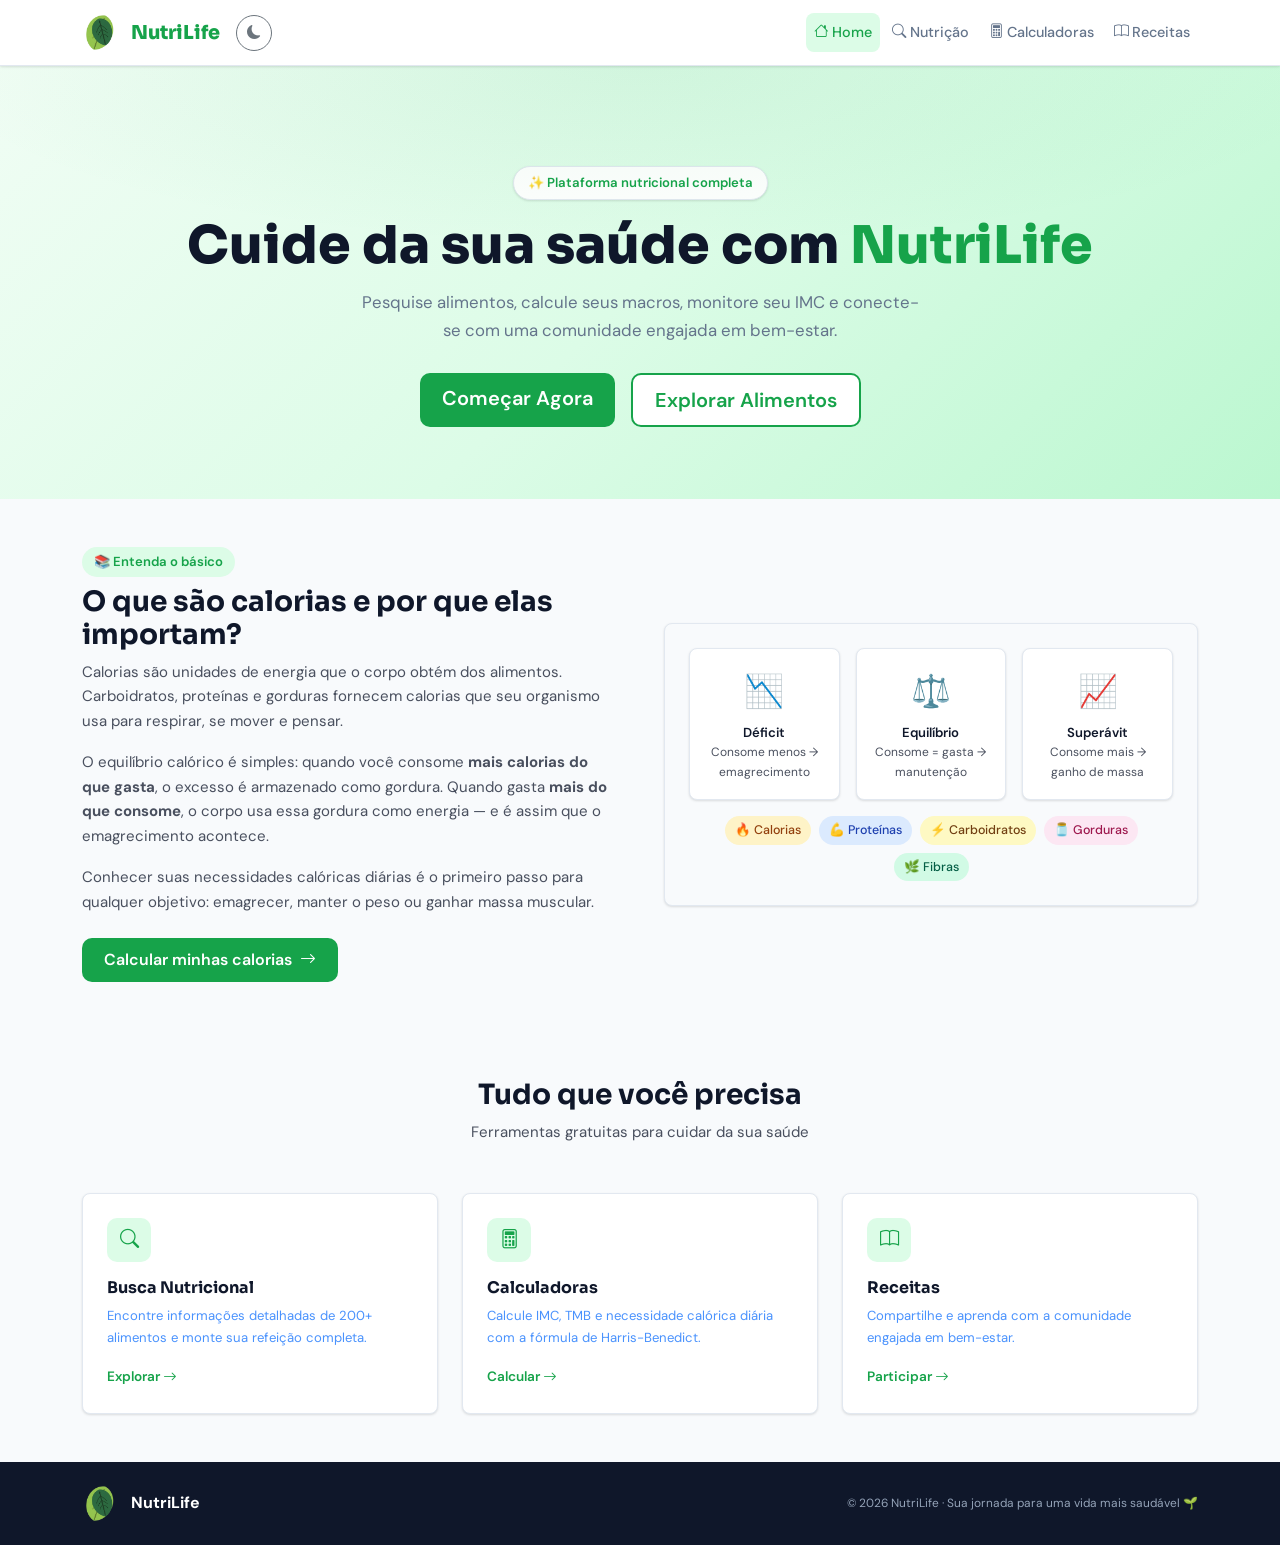
==== index.html @ 74d509ad "Bugfix Modo escuro" ====
<!DOCTYPE html>
<html lang="pt-BR" data-bs-theme="light">
<head>
  <meta charset="UTF-8">
  <meta name="viewport" content="width=device-width, initial-scale=1.0">
  <title>NutriLife — Home</title>
  <link href="https://cdn.jsdelivr.net/npm/bootstrap@5.3.3/dist/css/bootstrap.min.css" rel="stylesheet">
  <link href="https://cdn.jsdelivr.net/npm/bootstrap-icons@1.11.3/font/bootstrap-icons.min.css" rel="stylesheet">
  <link rel="preconnect" href="https://fonts.googleapis.com">
  <link href="https://fonts.googleapis.com/css2?family=Sora:wght@400;500;600;700;800&family=DM+Sans:ital,wght@0,400;0,500;0,600;1,400&display=swap" rel="stylesheet">
  <link rel="stylesheet" href="style.css">
  
  <script>
    (function () {
      const savedTheme = localStorage.getItem('nl-theme') || 'light';
      document.documentElement.setAttribute('data-bs-theme', savedTheme);
      // Como o body ainda não existe aqui, adicionamos um listener rápido para injetar a classe imediatamente
      document.addEventListener("DOMContentLoaded", function() {
        if (savedTheme === 'dark') {
          document.body.classList.add('dark-mode');
        }
      });
    })();
  </script>

  <link rel="apple-touch-icon" sizes="57x57" href="assets/img/favicon/apple-icon-57x57.png">
  <link rel="apple-touch-icon" sizes="60x60" href="assets/img/favicon/apple-icon-60x60.png">
  <link rel="apple-touch-icon" sizes="72x72" href="assets/img/favicon/apple-icon-72x72.png">
  <link rel="apple-touch-icon" sizes="76x76" href="assets/img/favicon/apple-icon-76x76.png">
  <link rel="apple-touch-icon" sizes="114x114" href="assets/img/favicon/apple-icon-114x114.png">
  <link rel="apple-touch-icon" sizes="120x120" href="assets/img/favicon/apple-icon-120x120.png">
  <link class="apple-touch-icon" sizes="144x144" href="assets/img/favicon/apple-icon-144x144.png">
  <link rel="apple-touch-icon" sizes="152x152" href="assets/img/favicon/apple-icon-152x152.png">
  <link rel="apple-touch-icon" sizes="180x180" href="assets/img/favicon/apple-icon-180x180.png">
  <link rel="icon" type="image/png" sizes="192x192" href="assets/img/favicon/android-icon-192x192.png">
  <link rel="icon" type="image/png" sizes="32x32" href="assets/img/favicon/favicon-32x32.png">
  <link rel="icon" type="image/png" sizes="96x96" href="assets/img/favicon/favicon-96x96.png">
  <link rel="icon" type="image/png" sizes="16x16" href="assets/img/favicon/favicon-16x16.png">
  <link rel="manifest" href="assets/img/favicon/manifest.json">
  <meta name="msapplication-TileColor" content="#ffffff">
  <meta name="msapplication-TileImage" content="/ms-icon-144x144.png">
  <meta name="theme-color" content="#ffffff">
  <link rel="stylesheet" href="style.css">
  <script>
    (function () {
      const savedTheme = localStorage.getItem('nl-theme') || 'light';
      if (savedTheme === 'dark') {
        document.documentElement.setAttribute('data-bs-theme', 'dark');
      }
    })();
  </script>
</head>
<body>
  
  <nav class="navbar navbar-expand-lg nl-navbar fixed-top">
    <div class="container">

      <a class="navbar-brand nl-brand" href="index.html">
        <img src="assets/img/logo/logo.png" alt="NutriLife Logo" width="35" height="35" class="d-inline-block align-top me-2">
        NutriLife
      </a>

      <button id="btn-dark-mode" class="btn btn-sm btn-outline-secondary rounded-circle" type="button" style="width: 36px; height: 36px; display: inline-flex; align-items: center; justify-content: center;" onclick="toggleDarkMode()">
        <i class="bi bi-moon-fill"></i>
      </button>

      <button class="navbar-toggler" type="button"
              data-bs-toggle="collapse" data-bs-target="#navMenu"
              aria-controls="navMenu" aria-expanded="false" aria-label="Abrir menu">
        <span class="navbar-toggler-icon"></span>
      </button>

      <div class="collapse navbar-collapse" id="navMenu">
        <ul class="navbar-nav ms-auto gap-1 align-items-center">
          <li class="nav-item">
            <a class="nav-link nl-nav-btn active" href="index.html">
              <i class="bi bi-house me-1"></i>Home
            </a>
          </li>
          <li class="nav-item">
            <a class="nav-link nl-nav-btn" href="nutricao.html">
              <i class="bi bi-search me-1"></i>Nutrição
            </a>
          </li>
          <li class="nav-item">
            <a class="nav-link nl-nav-btn" href="calculadoras.html">
              <i class="bi bi-calculator me-1"></i>Calculadoras
            </a>
          </li>
          <li class="nav-item">
            <a class="nav-link nl-nav-btn" href="receitas.html">
              <i class="bi bi-book me-1"></i>Receitas
            </a>
          </li>
        </ul>
      </div>

    </div>
  </nav>

  <div style="padding-top: 72px;">

    <section class="nl-hero">
      <div class="container text-center">
        <div class="nl-hero-badge mb-3">✨ Plataforma nutricional completa</div>
        <h1 class="nl-display">Cuide da sua saúde com <span class="nl-green">NutriLife</span></h1>
        <p class="nl-hero-sub mx-auto">Pesquise alimentos, calcule seus macros, monitore seu IMC e conecte-se com uma comunidade engajada em bem-estar.</p>
        <div class="d-flex gap-3 justify-content-center flex-wrap px-2">
          <a href="calculadoras.html" class="btn nl-btn-primary btn-lg">Começar Agora</a>
          <a href="nutricao.html" class="btn nl-btn-outline btn-lg">Explorar Alimentos</a>
        </div>
      </div>
    </section>

    <section class="py-5">
      <div class="container">
        <div class="row align-items-center g-4 g-lg-5">
          <div class="col-lg-6">
            <span class="nl-section-tag">📚 Entenda o básico</span>
            <h2 class="nl-h2 mt-2">O que são calorias e por que elas importam?</h2>
            <p class="opacity-75">Calorias são unidades de energia que o corpo obtém dos alimentos. Carboidratos, proteínas e gorduras fornecem calorias que seu organismo usa para respirar, se mover e pensar.</p>
            <p class="opacity-75">O equilíbrio calórico é simples: quando você consome <strong>mais calorias do que gasta</strong>, o excesso é armazenado como gordura. Quando gasta <strong>mais do que consome</strong>, o corpo usa essa gordura como energia — e é assim que o emagrecimento acontece.</p>
            <p class="opacity-75">Conhecer suas necessidades calóricas diárias é o primeiro passo para qualquer objetivo: emagrecer, manter o peso ou ganhar massa muscular.</p>
            <a href="calculadoras.html" class="btn nl-btn-primary mt-2">Calcular minhas calorias <i class="bi bi-arrow-right ms-1"></i></a>
          </div>
          
          <div class="col-lg-6">
            <div class="nl-calorie-card p-4 rounded-3">
              <div class="row g-3 mb-3">
                <div class="col-4">
                  <div class="nl-bal-card text-center p-3 rounded-3 h-100 d-flex flex-column justify-content-center">
                    <div class="fs-2">📉</div>
                    <div class="fw-semibold small mt-1">Déficit</div>
                    <div class="opacity-75" style="font-size:12px">Consome menos → emagrecimento</div>
                  </div>
                </div>
                <div class="col-4">
                  <div class="nl-bal-card text-center p-3 rounded-3 h-100 d-flex flex-column justify-content-center">
                    <div class="fs-2">⚖️</div>
                    <div class="fw-semibold small mt-1">Equilíbrio</div>
                    <div class="opacity-75" style="font-size:12px">Consome = gasta → manutenção</div>
                  </div>
                </div>
                <div class="col-4">
                  <div class="nl-bal-card text-center p-3 rounded-3 h-100 d-flex flex-column justify-content-center">
                    <div class="fs-2">📈</div>
                    <div class="fw-semibold small mt-1">Superávit</div>
                    <div class="opacity-75" style="font-size:12px">Consome mais → ganho de massa</div>
                  </div>
                </div>
              </div>
              <div class="d-flex flex-wrap gap-2 justify-content-center">
                <span class="nl-badge nl-badge-cal">🔥 Calorias</span>
                <span class="nl-badge nl-badge-prot">💪 Proteínas</span>
                <span class="nl-badge nl-badge-carb">⚡ Carboidratos</span>
                <span class="nl-badge nl-badge-fat">🫙 Gorduras</span>
                <span class="nl-badge nl-badge-fib">🌿 Fibras</span>
              </div>
            </div>
          </div>
        </div>
      </div>
    </section>

    <section class="py-5 nl-bg">
      <div class="container">
        <h2 class="nl-h2 text-center mb-2">Tudo que você precisa</h2>
        <p class="opacity-75 text-center mb-5">Ferramentas gratuitas para cuidar da sua saúde</p>
        <div class="row g-4">
          <div class="col-md-4">
            <a href="nutricao.html" class="text-decoration-none">
              <div class="nl-feat-card h-100 p-4 rounded-3">
                <div class="nl-feat-icon mb-3"><i class="bi bi-search"></i></div>
                <h5 class="nl-card-title">Busca Nutricional</h5>
                <p class="opacity-75 small">Encontre informações detalhadas de 200+ alimentos e monte sua refeição completa.</p>
                <span class="nl-feat-link">Explorar <i class="bi bi-arrow-right"></i></span>
              </div>
            </a>
          </div>
          <div class="col-md-4">
            <a href="calculadoras.html" class="text-decoration-none">
              <div class="nl-feat-card h-100 p-4 rounded-3">
                <div class="nl-feat-icon mb-3"><i class="bi bi-calculator"></i></div>
                <h5 class="nl-card-title">Calculadoras</h5>
                <p class="opacity-75 small">Calcule IMC, TMB e necessidade calórica diária com a fórmula de Harris-Benedict.</p>
                <span class="nl-feat-link">Calcular <i class="bi bi-arrow-right"></i></span>
              </div>
            </a>
          </div>
          <div class="col-md-4">
            <a href="receitas.html" class="text-decoration-none">
              <div class="nl-feat-card h-100 p-4 rounded-3">
                <div class="nl-feat-icon mb-3"><i class="bi bi-book"></i></div>
                <h5 class="nl-card-title">Receitas</h5>
                <p class="opacity-75 small">Compartilhe e aprenda com a comunidade engajada em bem-estar.</p>
                <span class="nl-feat-link">Participar <i class="bi bi-arrow-right"></i></span>
              </div>
            </a>
          </div>
        </div>
      </div>
    </section>

    <footer class="nl-footer py-4">
      <div class="container d-flex flex-wrap justify-content-between align-items-center gap-3">
        <div class="nl-footer-brand"><img src="assets/img/logo/logo.png" alt="NutriLife Logo" width="35" height="35" class="d-inline-block align-top me-2"> <strong>NutriLife</strong></div>
        <p class="mb-0 small">© 2026 NutriLife · Sua jornada para uma vida mais saudável 🌱</p>
      </div>
    </footer>

  </div>

  <script src="https://cdn.jsdelivr.net/npm/bootstrap@5.3.3/dist/js/bootstrap.bundle.min.js"></script>
  <script src="data.js"></script>
  <script src="app.js"></script>
  
  <script>
  // Ajusta padding-top do conteúdo conforme altura real da navbar
  function ajustarPaddingNavbar() {
    var nav = document.querySelector('.nl-navbar');
    var wrap = document.querySelector('[style*="padding-top"]');
    if (nav && wrap) wrap.style.paddingTop = nav.offsetHeight + 'px';
  }
    ajustarPaddingNavbar();
    window.addEventListener('resize', ajustarPaddingNavbar);
    document.querySelector('[data-bs-toggle="collapse"]')?.addEventListener('click', function() {
      setTimeout(ajustarPaddingNavbar, 350);
    });
  </script>
</body>
</html>
---- style.css ----
/* ============================================================
   style.css — NutriLife
   Baseado em Bootstrap 5.3 + customizações próprias
   Fontes: Sora (títulos) + DM Sans (corpo)
   ============================================================ */

/* ---------- RESET & BASE ---------- */
html, body { overflow-x: hidden; max-width: 100%; }
*, *::before, *::after { box-sizing: border-box; }

:root {
  --nl-green:        #16a34a;
  --nl-green-light:  #dcfce7;
  --nl-green-mid:    #4ade80;
  --nl-bg:           #f8fafc;
  --nl-bg-card:      #ffffff;
  --nl-border:       #e2e8f0;
  --nl-text:         #0f172a;
  --nl-text-muted:   #64748b;
  --nl-navbar-bg:    #ffffff;
  --nl-badge-bg:     var(--nl-green-light);
  --nl-shadow-sm:    0 1px 3px rgba(0,0,0,.08), 0 1px 2px rgba(0,0,0,.05);
  --nl-shadow-md:    0 4px 16px rgba(0,0,0,.10);
  --nl-radius:       12px;
  --nl-radius-sm:    8px;
}

body {
  font-family: 'DM Sans', sans-serif;
  color: var(--nl-text);
  background: var(--nl-bg);
  font-size: 15px;
  line-height: 1.65;
}

/* ---------- TIPOGRAFIA ---------- */
.nl-display {
  font-family: 'Sora', sans-serif;
  font-size: clamp(1.7rem, 5vw, 3.25rem);
  font-weight: 800;
  line-height: 1.15;
  color: var(--nl-text);
}

.nl-h1 {
  font-family: 'Sora', sans-serif;
  font-size: clamp(1.3rem, 3vw, 2rem);
  font-weight: 700;
  color: var(--nl-text);
}

.nl-h2 {
  font-family: 'Sora', sans-serif;
  font-size: clamp(1.2rem, 2.5vw, 1.75rem);
  font-weight: 700;
  color: var(--nl-text);
}

.nl-h3 {
  font-family: 'Sora', sans-serif;
  font-size: 1.1rem;
  font-weight: 600;
  color: var(--nl-text);
}

.nl-green  { color: var(--nl-green); }
.fw-600    { font-weight: 600; }
.fw-700    { font-weight: 700; }

/* ---------- NAVBAR ---------- */
.nl-navbar {
  background: var(--nl-navbar-bg);
  border-bottom: 1px solid var(--nl-border);
  box-shadow: var(--nl-shadow-sm);
  padding: 10px 0;
}

.nl-brand {
  font-family: 'Sora', sans-serif;
  font-weight: 800;
  font-size: 1.2rem;
  color: var(--nl-green) !important;
  text-decoration: none;
  display: flex;
  align-items: center;
  gap: 6px;
}

.nl-logo-icon { font-size: 1.3rem; }

/* Botão hambúrguer customizado */
.nl-navbar .navbar-toggler {
  border: 1.5px solid var(--nl-border);
  border-radius: 8px;
  padding: 6px 10px;
  background: var(--nl-navbar-bg);
}
.nl-navbar .navbar-toggler:focus {
  box-shadow: 0 0 0 3px rgba(22,163,74,.15);
  outline: none;
}
.nl-navbar .navbar-toggler-icon {
  background-image: url("data:image/svg+xml,%3csvg xmlns='http://www.w3.org/2000/svg' viewBox='0 0 30 30'%3e%3cpath stroke='%2316a34a' stroke-linecap='round' stroke-miterlimit='10' stroke-width='2' d='M4 7h22M4 15h22M4 23h22'/%3e%3c/svg%3e");
  width: 1.2em;
  height: 1.2em;
}

@media (max-width: 991px) {
  /* Garante que o menu não vaze para fora da viewport */
  .nl-navbar {
    width: 100%;
    left: 0;
    right: 0;
  }
  .nl-navbar .container {
    padding-left: 16px;
    padding-right: 16px;
  }
  .nl-navbar .navbar-collapse {
    border-top: 1px solid var(--nl-border);
    margin-top: 10px;
    padding: 10px 0 4px;
    width: 100%;
    background: var(--nl-navbar-bg);
    /* Sombra para separar visualmente o menu do conteúdo */
    box-shadow: 0 8px 16px rgba(0,0,0,.08);
    background: var(--nl-navbar-bg);
  }
  .nl-navbar .navbar-nav {
    gap: 2px !important;
  }
  .nl-navbar .nav-item {
    width: 100%;
  }
}

.nl-nav-btn {
  font-family: 'DM Sans', sans-serif;
  font-weight: 500;
  font-size: 0.9rem;
  color: var(--nl-text-muted) !important;
  background: none;
  border: none;
  border-radius: 8px;
  padding: 8px 14px;
  cursor: pointer;
  text-decoration: none;
  display: block;
  transition: background .15s, color .15s;
}

.nl-nav-btn:hover,
.nl-nav-btn.active {
  background: var(--nl-green-light);
  color: var(--nl-green) !important;
}

/* ---------- HERO ---------- */
.nl-hero {
  background: linear-gradient(135deg, #f0fdf4 0%, #dcfce7 50%, #bbf7d0 100%);
  padding: 100px 0 72px;
  position: relative;
  overflow: hidden;
}

.nl-hero::before {
  content: '';
  position: absolute;
  inset: 0;
  background: radial-gradient(ellipse 80% 60% at 50% 0%, rgba(22,163,74,.08) 0%, transparent 70%);
}

.nl-hero-badge {
  display: inline-block;
  background: #fff;
  border: 1px solid var(--nl-border);
  color: var(--nl-green);
  font-size: 0.82rem;
  font-weight: 600;
  padding: 5px 14px;
  border-radius: 100px;
  box-shadow: var(--nl-shadow-sm);
}

.nl-hero-sub {
  font-size: 1.05rem;
  color: var(--nl-text-muted);
  max-width: 560px;
  margin-top: 14px;
  margin-bottom: 28px;
}

/* ---------- SEÇÃO TAG ---------- */
.nl-section-tag {
  display: inline-block;
  font-size: 0.82rem;
  font-weight: 600;
  color: var(--nl-green);
  background: var(--nl-green-light);
  padding: 4px 12px;
  border-radius: 100px;
}

/* ---------- CALORIE CARD (home) ---------- */
.nl-calorie-card {
  background: var(--nl-bg);
  border: 1px solid var(--nl-border);
  box-shadow: var(--nl-shadow-sm);
}

.nl-bal-card {
  background: var(--nl-bg-card);
  border: 1px solid var(--nl-border);
  box-shadow: var(--nl-shadow-sm);
  transition: transform .2s;
}
.nl-bal-card:hover { transform: translateY(-2px); }

/* ---------- BADGES MACROS ---------- */
.nl-badge {
  display: inline-flex;
  align-items: center;
  font-size: 0.78rem;
  font-weight: 500;
  padding: 4px 10px;
  border-radius: 100px;
}
.nl-badge-cal  { background: #fef3c7; color: #92400e; }
.nl-badge-prot { background: #dbeafe; color: #1e40af; }
.nl-badge-carb { background: #fef9c3; color: #713f12; }
.nl-badge-fat  { background: #fce7f3; color: #9d174d; }
.nl-badge-fib  { background: #d1fae5; color: #065f46; }

/* ---------- FEATURE CARDS (home) ---------- */
.nl-bg-light { background: var(--nl-bg); }

.nl-feat-card {
  background: var(--nl-bg-card);
  border: 1.5px solid var(--nl-border);
  box-shadow: var(--nl-shadow-sm);
  transition: transform .2s, box-shadow .2s;
}
.nl-feat-card:hover {
  transform: translateY(-4px);
  box-shadow: var(--nl-shadow-md);
}
.nl-feat-featured {
  border-color: var(--nl-green);
  background: linear-gradient(135deg, #f0fdf4, #fff);
}
.nl-feat-icon {
  width: 44px;
  height: 44px;
  display: flex;
  align-items: center;
  justify-content: center;
  background: var(--nl-green-light);
  color: var(--nl-green);
  border-radius: 10px;
  font-size: 1.2rem;
}
.nl-card-title {
  font-family: 'Sora', sans-serif;
  font-weight: 700;
  font-size: 1rem;
  color: var(--nl-text);
}
.nl-feat-link {
  font-size: 0.85rem;
  font-weight: 600;
  color: var(--nl-green);
}

/* ---------- PAGE HEADER ---------- */
.nl-page-header {
  border-bottom: 1px solid var(--nl-border);
  padding-bottom: 16px;
}

/* ---------- BOTÕES ---------- */
.nl-btn-primary {
  background: var(--nl-green);
  color: #fff !important;
  border: none;
  border-radius: 10px;
  font-weight: 600;
  padding: 10px 22px;
  transition: background .2s, transform .1s;
}
.nl-btn-primary:hover {
  background: #15803d;
  color: #fff !important;
  transform: translateY(-1px);
}

.nl-btn-outline {
  background: #fff;
  color: var(--nl-green) !important;
  border: 2px solid var(--nl-green);
  border-radius: 10px;
  font-weight: 600;
  padding: 10px 22px;
  transition: background .2s;
}
.nl-btn-outline:hover {
  background: var(--nl-green-light);
}

.nl-btn-ghost {
  background: var(--nl-bg);
  color: var(--nl-text-muted) !important;
  border: 1.5px solid var(--nl-border);
  border-radius: 10px;
  font-weight: 500;
  padding: 9px 20px;
  transition: background .15s;
}
.nl-btn-ghost:hover {
  background: #f1f5f9;
  color: var(--nl-text) !important;
}

.nl-btn-add {
  background: var(--nl-green-light);
  color: var(--nl-green);
  border: 1.5px solid var(--nl-green);
  border-radius: 8px;
  font-size: 0.85rem;
  font-weight: 600;
  padding: 5px 12px;
  white-space: nowrap;
  transition: background .15s;
}
.nl-btn-add:hover { background: #bbf7d0; }

.nl-btn-remove {
  color: #ef4444;
  background: #fee2e2;
  border: none;
  border-radius: 6px;
  width: 28px;
  height: 28px;
  display: flex;
  align-items: center;
  justify-content: center;
  padding: 0;
  font-size: 0.9rem;
  flex-shrink: 0;
  transition: background .15s;
}
.nl-btn-remove:hover { background: #fecaca; }

/* ---------- INPUT ---------- */
.nl-input {
  border: 1.5px solid var(--nl-border);
  border-radius: 10px;
  font-size: 0.9rem;
  padding: 9px 14px;
  transition: border-color .15s, box-shadow .15s;
  background: #fff;
  color: var(--nl-text);
}
.nl-input:focus {
  border-color: var(--nl-green);
  box-shadow: 0 0 0 3px rgba(22,163,74,.12);
  outline: none;
}

.nl-qty-input { padding: 6px 10px !important; font-size: 0.88rem !important; }

.nl-label {
  font-size: 0.82rem;
  font-weight: 600;
  color: var(--nl-text-muted);
  margin-bottom: 4px;
  display: block;
  text-transform: uppercase;
  letter-spacing: .04em;
}

/* ---------- BUSCA: cards de alimentos ---------- */
.nl-food-card {
  background: var(--nl-bg-card);
  border: 1.5px solid var(--nl-border);
  box-shadow: var(--nl-shadow-sm);
  transition: box-shadow .2s;
}
.nl-food-card:hover { box-shadow: var(--nl-shadow-md); }

.nl-food-name { font-weight: 700; font-size: 1rem; color: var(--nl-text); }
.nl-food-kcal { font-family: 'Sora', sans-serif; font-weight: 700; color: var(--nl-green); font-size: 1.05rem; white-space: nowrap; }
.nl-food-cat  { font-size: 0.75rem; font-weight: 500; background: var(--nl-badge-bg); color: var(--nl-green); border-radius: 100px; padding: 2px 9px; }

.nl-macro-tag {
  display: inline-block;
  font-size: 0.75rem;
  font-weight: 500;
  padding: 3px 8px;
  border-radius: 6px;
  white-space: nowrap;
}
.nl-prot-tag { background: #dbeafe; color: #1e40af; }
.nl-carb-tag { background: #fef9c3; color: #713f12; }
.nl-fat-tag  { background: #fce7f3; color: #9d174d; }
.nl-fib-tag  { background: var(--nl-badge-bg); color: #065f46; }

/* Linha de adicionar ao carrinho — responsiva */
.nl-add-row {
  display: flex;
  align-items: center;
  gap: 8px;
  flex-wrap: wrap;
}
.nl-add-row .nl-label { margin-bottom: 0; }

/* ---------- PAINEL REFEIÇÃO ---------- */
.nl-meal-panel {
  background: var(--nl-bg-card);
  border: 1.5px solid var(--nl-border);
  box-shadow: var(--nl-shadow-sm);
}

.nl-panel-title { font-family: 'Sora', sans-serif; font-weight: 700; font-size: 0.95rem; color: var(--nl-text); }

.nl-count-badge {
  background: var(--nl-green-light);
  color: var(--nl-green);
  font-size: 0.78rem;
  font-weight: 600;
  padding: 3px 10px;
  border-radius: 100px;
}

.nl-meal-item-name { font-weight: 600; font-size: 0.9rem; }

.nl-label-total { font-size: 0.9rem; }
.nl-kcal-total {
  font-family: 'Sora', sans-serif;
  font-size: 1.5rem;
  font-weight: 800;
  color: var(--nl-green);
}

.nl-macro-pill { border: 1px solid var(--nl-border); background: var(--nl-bg); }
.nl-macro-val  { font-family: 'Sora', sans-serif; font-size: 1rem; font-weight: 700; }
.nl-macro-lbl  { font-size: 0.7rem; color: var(--nl-text-muted); margin-top: 2px; }

.nl-prot { border-top: 3px solid #3b82f6 !important; }
.nl-carb { border-top: 3px solid #eab308 !important; }
.nl-fat  { border-top: 3px solid #f97316 !important; }
.nl-fib  { border-top: 3px solid #22c55e !important; }

/* ---------- EMPTY STATE ---------- */
.nl-empty-state { padding: 40px 0; }

/* ---------- CALCULADORAS: TABS ---------- */
.nl-tabs {
  display: flex;
  gap: 4px;
  border-bottom: 2px solid var(--nl-border);
  padding-bottom: 0;
  flex-wrap: wrap;
}

.nl-tab {
  font-family: 'DM Sans', sans-serif;
  font-weight: 600;
  font-size: 0.88rem;
  color: var(--nl-text-muted) !important;
  background: none;
  border: none;
  border-bottom: 3px solid transparent;
  padding: 10px 14px;
  margin-bottom: -2px;
  cursor: pointer;
  border-radius: 0;
  transition: color .15s, border-color .15s;
  white-space: nowrap;
}
.nl-tab.active,
.nl-tab:hover {
  color: var(--nl-green) !important;
  border-bottom-color: var(--nl-green);
}

.nl-tab-pane { display: none; }
.nl-tab-pane.active { display: block; }

/* ---------- CALCULADORAS: CARDS ---------- */
.nl-card {
  background: var(--nl-bg-card);
  border: 1.5px solid var(--nl-border);
  box-shadow: var(--nl-shadow-sm);
}

/* ---------- RESULTADO ---------- */
.nl-result-box {
  background: linear-gradient(135deg, #f0fdf4, #dcfce7);
  border: 1.5px solid #86efac;
}

.nl-result-num {
  font-family: 'Sora', sans-serif;
  font-size: 2.8rem;
  font-weight: 800;
  color: var(--nl-green);
  line-height: 1;
}
.nl-result-num.small-result { font-size: 2rem; }
.nl-result-label { font-size: 0.85rem; color: var(--nl-text-muted); margin-top: 4px; }

/* ---------- IMC BAR ---------- */
.nl-imc-bar-wrap { position: relative; padding-bottom: 24px; }

.nl-imc-bar { font-size: 0.65rem; font-weight: 600; color: #fff; }
.seg-blue   { background: #3b82f6; }
.seg-green  { background: #22c55e; }
.seg-yellow { background: #eab308; color: #422006; }
.seg-orange { background: #f97316; }
.seg-red    { background: #ef4444; }

.nl-imc-pointer {
  position: absolute;
  bottom: 0;
  transform: translateX(-50%);
  font-size: 1.1rem;
  color: var(--nl-text);
  transition: left .4s ease;
}

/* ---------- IMC TABLE ---------- */
.nl-imc-table { font-size: 0.85rem; }
.nl-imc-table th { font-weight: 700; font-size: 0.8rem; color: var(--nl-text-muted); text-transform: uppercase; letter-spacing: .04em; }
.c-blue    { color: #3b82f6; font-weight: 600; }
.c-green   { color: #16a34a; font-weight: 600; }
.c-yellow  { color: #ca8a04; font-weight: 600; }
.c-orange  { color: #ea580c; font-weight: 600; }
.c-red     { color: #dc2626; font-weight: 600; }
.c-darkred { color: #991b1b; font-weight: 600; }

/* ---------- ALERTA NOTE ---------- */
.nl-alert-note {
  background: #fffbeb;
  border: 1px solid #fde68a;
  color: #78350f;
  font-size: 0.82rem;
  padding: 10px 14px;
  border-radius: 8px;
}

/* ---------- STEPS (TMB) ---------- */
.nl-step-num {
  width: 28px;
  height: 28px;
  min-width: 28px;
  background: var(--nl-green);
  color: #fff;
  font-weight: 700;
  font-size: 0.82rem;
  display: flex;
  align-items: center;
  justify-content: center;
  border-radius: 50%;
  flex-shrink: 0;
  margin-top: 2px;
}

/* ---------- GOAL CARDS (TMB) ---------- */
.nl-goal-card {
  background: var(--nl-bg-card);
  border: 1.5px solid var(--nl-border);
  box-shadow: var(--nl-shadow-sm);
  transition: transform .2s;
}
.nl-goal-card:hover { transform: translateY(-2px); }
.nl-goal-active { border-color: var(--nl-green); background: var(--nl-green-light); }
.nl-goal-title { font-size: 0.78rem; font-weight: 600; color: var(--nl-text-muted); margin-top: 6px; }
.nl-goal-val   { font-family: 'Sora', sans-serif; font-weight: 800; font-size: 1rem; color: var(--nl-green); margin-top: 4px; }
.nl-goal-sub   { font-size: 0.68rem; color: var(--nl-text-muted); }

/* ---------- RECEITAS ---------- */
.nl-success-msg {
  background: #dcfce7;
  border: 1px solid #86efac;
  color: #15803d;
  font-weight: 600;
  font-size: 0.88rem;
  padding: 10px 14px;
  border-radius: 8px;
  text-align: center;
}

/* ---------- FOOTER ---------- */
.nl-footer {
  background: var(--nl-text);
  color: #94a3b8;
  font-size: 0.85rem;
}
.nl-footer-brand { color: #fff; font-size: 1rem; display: flex; align-items: center; gap: 6px; }
.nl-footer strong { color: #fff; }

/* ---------- CURSOR ---------- */
.cursor-pointer { cursor: pointer; }

/* ============================================================
   RESPONSIVIDADE
   ============================================================ */

/* --- Tablets: 768px – 991px --- */
@media (max-width: 991px) {

  /* Painel de refeição deixa de ser sticky e vai abaixo da busca */
  .nl-meal-panel {
    position: static !important;
  }

  /* Hero menos padding */
  .nl-hero {
    padding: 90px 0 52px;
  }

  /* TMB result: setas viram linha separada */
  #tmb-result .col-2 {
    display: none;
  }
  #tmb-result .col-5 {
    width: 50%;
  }
  .nl-navbar #btn-dark-mode {
    order: 2; /* Faz o botão de tema se posicionar logo antes do hambúrguer */
  }
  .nl-navbar .navbar-toggler {
    order: 3;
  }
}

/* --- Mobile: até 767px --- */
@media (max-width: 767px) {

  /* Hero compacto */
  .nl-hero {
    padding: 80px 0 44px;
    text-align: center;
  }
  .nl-hero-sub {
    font-size: 0.95rem;
  }
  .nl-hero .d-flex {
    justify-content: center;
  }

  /* Botões hero empilham */
  .nl-hero .btn {
    width: 100%;
  }

  /* Painel de refeição vira accordion no mobile */
  .nl-meal-panel {
    position: static !important;
  }

  /* Cards de macro — 2 colunas (já está no Bootstrap col-6) */

  /* Food card: linha de adicionar empilha */
  .nl-add-row {
    flex-direction: column;
    align-items: flex-start;
  }
  .nl-add-row .nl-btn-add {
    width: 100%;
  }
  .nl-add-row input[type="number"] {
    width: 100% !important;
  }

  /* Tags de macro — quebra em 2x2 */
  .nl-food-card .row.g-2 .col-3 {
    width: 50%;
  }

  /* Calculadoras: inputs full width */
  #tab-imc .col-6,
  #tab-tmb .col-6 {
    width: 100%;
  }

  /* Goals TMB: empilham em coluna única */
  #tmb-result .col-4 {
    width: 100%;
  }

  /* IMC bar — texto menor */
  .nl-imc-bar {
    font-size: 0.55rem;
  }
  .nl-imc-seg small {
    display: none;
  }

  /* Tabs: ocupam toda largura */
  .nl-tabs {
    gap: 2px;
  }
  .nl-tab {
    font-size: 0.8rem;
    padding: 8px 10px;
  }

  /* Página interna: padding-top menor */
  .nl-page-content {
    padding-top: calc(64px + 1rem) !important;
  }

  /* Número de resultado menor */
  .nl-result-num {
    font-size: 2.2rem;
  }
  .nl-result-num.small-result {
    font-size: 1.6rem;
  }

  /* Receitas: form vai abaixo da lista */
  #receitas-list + .col-lg-4 {
    margin-top: 1rem;
  }

  /* Footer centraliza */
  .nl-footer .container {
    flex-direction: column;
    text-align: center;
  }
}

/* --- Telas muito pequenas: até 400px --- */
@media (max-width: 400px) {
  .nl-hero {
    padding: 72px 0 36px;
  }
  .nl-display {
    font-size: 1.5rem;
  }
  .nl-tab {
    font-size: 0.75rem;
    padding: 7px 8px;
  }
  .nl-goal-val {
    font-size: 0.9rem;
  }
  .nl-kcal-total {
    font-size: 1.2rem;
  }
}

/* ---------- DARK MODE VARIABLES ---------- */
body.dark-mode {
  --nl-bg:           #0f172a; /* Fundo escuro */
  --nl-bg-card:      #1e293b; /* Cards escuros */
  --nl-border:       #334155; /* Bordas mais escuras */
  --nl-text:         #f8fafc; /* Texto claro */
  --nl-text-muted:   #94a3b8; /* Texto secundário claro */
  --nl-navbar-bg:    #1e293b; /* Navbar escura */
  --nl-badge-bg:     #14532d; 
}

/* Garante transições suaves ao alternar o tema */
body, .nl-navbar, .nl-food-card, .nl-footer, .card, input, select, textarea {
  transition: background-color 0.3s ease, color 0.3s ease, border-color 0.3s ease;
}

/* Ajustes finos adicionais para componentes escuros */
body.dark-mode input, 
body.dark-mode select, 
body.dark-mode textarea {
  background-color: #1e293b;
  color: #f8fafc;
  border-color: #334155;
}

body.dark-mode input::placeholder {
  color: #64748b;
}

body.dark-mode .modal-content {
  background-color: #1e293b;
  color: #f8fafc;
}

body.dark-mode .nl-navbar .navbar-toggler {
  background: var(--nl-bg-card);
}

/* Sobrescreve o Dark Mode especificamente para o título do Hero */
body.dark-mode .nl-display {
  color: #0f172a !important; /* Cor escura padrão (quase preto) */
}

body.dark-mode .nl-footer {
  background-color: var(--nl-bg-card) !important; /* Adota o fundo escuro do card ou --nl-bg se preferir */
  color: var(--nl-text) !important;              /* Garante que o texto fique claro */
  border-top: 1px solid var(--nl-border);        /* Opcional: adiciona uma linha sutil divisória */
}

/* Ajusta o texto muted ou parágrafos de copyright dentro do footer */
body.dark-mode .nl-footer p, 
body.dark-mode .nl-footer .opacity-75 {
  color: var(--nl-text-muted) !important;
}
---- style.css ----
/* ============================================================
   style.css — NutriLife
   Baseado em Bootstrap 5.3 + customizações próprias
   Fontes: Sora (títulos) + DM Sans (corpo)
   ============================================================ */

/* ---------- RESET & BASE ---------- */
html, body { overflow-x: hidden; max-width: 100%; }
*, *::before, *::after { box-sizing: border-box; }

:root {
  --nl-green:        #16a34a;
  --nl-green-light:  #dcfce7;
  --nl-green-mid:    #4ade80;
  --nl-bg:           #f8fafc;
  --nl-bg-card:      #ffffff;
  --nl-border:       #e2e8f0;
  --nl-text:         #0f172a;
  --nl-text-muted:   #64748b;
  --nl-navbar-bg:    #ffffff;
  --nl-badge-bg:     var(--nl-green-light);
  --nl-shadow-sm:    0 1px 3px rgba(0,0,0,.08), 0 1px 2px rgba(0,0,0,.05);
  --nl-shadow-md:    0 4px 16px rgba(0,0,0,.10);
  --nl-radius:       12px;
  --nl-radius-sm:    8px;
}

body {
  font-family: 'DM Sans', sans-serif;
  color: var(--nl-text);
  background: var(--nl-bg);
  font-size: 15px;
  line-height: 1.65;
}

/* ---------- TIPOGRAFIA ---------- */
.nl-display {
  font-family: 'Sora', sans-serif;
  font-size: clamp(1.7rem, 5vw, 3.25rem);
  font-weight: 800;
  line-height: 1.15;
  color: var(--nl-text);
}

.nl-h1 {
  font-family: 'Sora', sans-serif;
  font-size: clamp(1.3rem, 3vw, 2rem);
  font-weight: 700;
  color: var(--nl-text);
}

.nl-h2 {
  font-family: 'Sora', sans-serif;
  font-size: clamp(1.2rem, 2.5vw, 1.75rem);
  font-weight: 700;
  color: var(--nl-text);
}

.nl-h3 {
  font-family: 'Sora', sans-serif;
  font-size: 1.1rem;
  font-weight: 600;
  color: var(--nl-text);
}

.nl-green  { color: var(--nl-green); }
.fw-600    { font-weight: 600; }
.fw-700    { font-weight: 700; }

/* ---------- NAVBAR ---------- */
.nl-navbar {
  background: var(--nl-navbar-bg);
  border-bottom: 1px solid var(--nl-border);
  box-shadow: var(--nl-shadow-sm);
  padding: 10px 0;
}

.nl-brand {
  font-family: 'Sora', sans-serif;
  font-weight: 800;
  font-size: 1.2rem;
  color: var(--nl-green) !important;
  text-decoration: none;
  display: flex;
  align-items: center;
  gap: 6px;
}

.nl-logo-icon { font-size: 1.3rem; }

/* Botão hambúrguer customizado */
.nl-navbar .navbar-toggler {
  border: 1.5px solid var(--nl-border);
  border-radius: 8px;
  padding: 6px 10px;
  background: var(--nl-navbar-bg);
}
.nl-navbar .navbar-toggler:focus {
  box-shadow: 0 0 0 3px rgba(22,163,74,.15);
  outline: none;
}
.nl-navbar .navbar-toggler-icon {
  background-image: url("data:image/svg+xml,%3csvg xmlns='http://www.w3.org/2000/svg' viewBox='0 0 30 30'%3e%3cpath stroke='%2316a34a' stroke-linecap='round' stroke-miterlimit='10' stroke-width='2' d='M4 7h22M4 15h22M4 23h22'/%3e%3c/svg%3e");
  width: 1.2em;
  height: 1.2em;
}

@media (max-width: 991px) {
  /* Garante que o menu não vaze para fora da viewport */
  .nl-navbar {
    width: 100%;
    left: 0;
    right: 0;
  }
  .nl-navbar .container {
    padding-left: 16px;
    padding-right: 16px;
  }
  .nl-navbar .navbar-collapse {
    border-top: 1px solid var(--nl-border);
    margin-top: 10px;
    padding: 10px 0 4px;
    width: 100%;
    background: var(--nl-navbar-bg);
    /* Sombra para separar visualmente o menu do conteúdo */
    box-shadow: 0 8px 16px rgba(0,0,0,.08);
    background: var(--nl-navbar-bg);
  }
  .nl-navbar .navbar-nav {
    gap: 2px !important;
  }
  .nl-navbar .nav-item {
    width: 100%;
  }
}

.nl-nav-btn {
  font-family: 'DM Sans', sans-serif;
  font-weight: 500;
  font-size: 0.9rem;
  color: var(--nl-text-muted) !important;
  background: none;
  border: none;
  border-radius: 8px;
  padding: 8px 14px;
  cursor: pointer;
  text-decoration: none;
  display: block;
  transition: background .15s, color .15s;
}

.nl-nav-btn:hover,
.nl-nav-btn.active {
  background: var(--nl-green-light);
  color: var(--nl-green) !important;
}

/* ---------- HERO ---------- */
.nl-hero {
  background: linear-gradient(135deg, #f0fdf4 0%, #dcfce7 50%, #bbf7d0 100%);
  padding: 100px 0 72px;
  position: relative;
  overflow: hidden;
}

.nl-hero::before {
  content: '';
  position: absolute;
  inset: 0;
  background: radial-gradient(ellipse 80% 60% at 50% 0%, rgba(22,163,74,.08) 0%, transparent 70%);
}

.nl-hero-badge {
  display: inline-block;
  background: #fff;
  border: 1px solid var(--nl-border);
  color: var(--nl-green);
  font-size: 0.82rem;
  font-weight: 600;
  padding: 5px 14px;
  border-radius: 100px;
  box-shadow: var(--nl-shadow-sm);
}

.nl-hero-sub {
  font-size: 1.05rem;
  color: var(--nl-text-muted);
  max-width: 560px;
  margin-top: 14px;
  margin-bottom: 28px;
}

/* ---------- SEÇÃO TAG ---------- */
.nl-section-tag {
  display: inline-block;
  font-size: 0.82rem;
  font-weight: 600;
  color: var(--nl-green);
  background: var(--nl-green-light);
  padding: 4px 12px;
  border-radius: 100px;
}

/* ---------- CALORIE CARD (home) ---------- */
.nl-calorie-card {
  background: var(--nl-bg);
  border: 1px solid var(--nl-border);
  box-shadow: var(--nl-shadow-sm);
}

.nl-bal-card {
  background: var(--nl-bg-card);
  border: 1px solid var(--nl-border);
  box-shadow: var(--nl-shadow-sm);
  transition: transform .2s;
}
.nl-bal-card:hover { transform: translateY(-2px); }

/* ---------- BADGES MACROS ---------- */
.nl-badge {
  display: inline-flex;
  align-items: center;
  font-size: 0.78rem;
  font-weight: 500;
  padding: 4px 10px;
  border-radius: 100px;
}
.nl-badge-cal  { background: #fef3c7; color: #92400e; }
.nl-badge-prot { background: #dbeafe; color: #1e40af; }
.nl-badge-carb { background: #fef9c3; color: #713f12; }
.nl-badge-fat  { background: #fce7f3; color: #9d174d; }
.nl-badge-fib  { background: #d1fae5; color: #065f46; }

/* ---------- FEATURE CARDS (home) ---------- */
.nl-bg-light { background: var(--nl-bg); }

.nl-feat-card {
  background: var(--nl-bg-card);
  border: 1.5px solid var(--nl-border);
  box-shadow: var(--nl-shadow-sm);
  transition: transform .2s, box-shadow .2s;
}
.nl-feat-card:hover {
  transform: translateY(-4px);
  box-shadow: var(--nl-shadow-md);
}
.nl-feat-featured {
  border-color: var(--nl-green);
  background: linear-gradient(135deg, #f0fdf4, #fff);
}
.nl-feat-icon {
  width: 44px;
  height: 44px;
  display: flex;
  align-items: center;
  justify-content: center;
  background: var(--nl-green-light);
  color: var(--nl-green);
  border-radius: 10px;
  font-size: 1.2rem;
}
.nl-card-title {
  font-family: 'Sora', sans-serif;
  font-weight: 700;
  font-size: 1rem;
  color: var(--nl-text);
}
.nl-feat-link {
  font-size: 0.85rem;
  font-weight: 600;
  color: var(--nl-green);
}

/* ---------- PAGE HEADER ---------- */
.nl-page-header {
  border-bottom: 1px solid var(--nl-border);
  padding-bottom: 16px;
}

/* ---------- BOTÕES ---------- */
.nl-btn-primary {
  background: var(--nl-green);
  color: #fff !important;
  border: none;
  border-radius: 10px;
  font-weight: 600;
  padding: 10px 22px;
  transition: background .2s, transform .1s;
}
.nl-btn-primary:hover {
  background: #15803d;
  color: #fff !important;
  transform: translateY(-1px);
}

.nl-btn-outline {
  background: #fff;
  color: var(--nl-green) !important;
  border: 2px solid var(--nl-green);
  border-radius: 10px;
  font-weight: 600;
  padding: 10px 22px;
  transition: background .2s;
}
.nl-btn-outline:hover {
  background: var(--nl-green-light);
}

.nl-btn-ghost {
  background: var(--nl-bg);
  color: var(--nl-text-muted) !important;
  border: 1.5px solid var(--nl-border);
  border-radius: 10px;
  font-weight: 500;
  padding: 9px 20px;
  transition: background .15s;
}
.nl-btn-ghost:hover {
  background: #f1f5f9;
  color: var(--nl-text) !important;
}

.nl-btn-add {
  background: var(--nl-green-light);
  color: var(--nl-green);
  border: 1.5px solid var(--nl-green);
  border-radius: 8px;
  font-size: 0.85rem;
  font-weight: 600;
  padding: 5px 12px;
  white-space: nowrap;
  transition: background .15s;
}
.nl-btn-add:hover { background: #bbf7d0; }

.nl-btn-remove {
  color: #ef4444;
  background: #fee2e2;
  border: none;
  border-radius: 6px;
  width: 28px;
  height: 28px;
  display: flex;
  align-items: center;
  justify-content: center;
  padding: 0;
  font-size: 0.9rem;
  flex-shrink: 0;
  transition: background .15s;
}
.nl-btn-remove:hover { background: #fecaca; }

/* ---------- INPUT ---------- */
.nl-input {
  border: 1.5px solid var(--nl-border);
  border-radius: 10px;
  font-size: 0.9rem;
  padding: 9px 14px;
  transition: border-color .15s, box-shadow .15s;
  background: #fff;
  color: var(--nl-text);
}
.nl-input:focus {
  border-color: var(--nl-green);
  box-shadow: 0 0 0 3px rgba(22,163,74,.12);
  outline: none;
}

.nl-qty-input { padding: 6px 10px !important; font-size: 0.88rem !important; }

.nl-label {
  font-size: 0.82rem;
  font-weight: 600;
  color: var(--nl-text-muted);
  margin-bottom: 4px;
  display: block;
  text-transform: uppercase;
  letter-spacing: .04em;
}

/* ---------- BUSCA: cards de alimentos ---------- */
.nl-food-card {
  background: var(--nl-bg-card);
  border: 1.5px solid var(--nl-border);
  box-shadow: var(--nl-shadow-sm);
  transition: box-shadow .2s;
}
.nl-food-card:hover { box-shadow: var(--nl-shadow-md); }

.nl-food-name { font-weight: 700; font-size: 1rem; color: var(--nl-text); }
.nl-food-kcal { font-family: 'Sora', sans-serif; font-weight: 700; color: var(--nl-green); font-size: 1.05rem; white-space: nowrap; }
.nl-food-cat  { font-size: 0.75rem; font-weight: 500; background: var(--nl-badge-bg); color: var(--nl-green); border-radius: 100px; padding: 2px 9px; }

.nl-macro-tag {
  display: inline-block;
  font-size: 0.75rem;
  font-weight: 500;
  padding: 3px 8px;
  border-radius: 6px;
  white-space: nowrap;
}
.nl-prot-tag { background: #dbeafe; color: #1e40af; }
.nl-carb-tag { background: #fef9c3; color: #713f12; }
.nl-fat-tag  { background: #fce7f3; color: #9d174d; }
.nl-fib-tag  { background: var(--nl-badge-bg); color: #065f46; }

/* Linha de adicionar ao carrinho — responsiva */
.nl-add-row {
  display: flex;
  align-items: center;
  gap: 8px;
  flex-wrap: wrap;
}
.nl-add-row .nl-label { margin-bottom: 0; }

/* ---------- PAINEL REFEIÇÃO ---------- */
.nl-meal-panel {
  background: var(--nl-bg-card);
  border: 1.5px solid var(--nl-border);
  box-shadow: var(--nl-shadow-sm);
}

.nl-panel-title { font-family: 'Sora', sans-serif; font-weight: 700; font-size: 0.95rem; color: var(--nl-text); }

.nl-count-badge {
  background: var(--nl-green-light);
  color: var(--nl-green);
  font-size: 0.78rem;
  font-weight: 600;
  padding: 3px 10px;
  border-radius: 100px;
}

.nl-meal-item-name { font-weight: 600; font-size: 0.9rem; }

.nl-label-total { font-size: 0.9rem; }
.nl-kcal-total {
  font-family: 'Sora', sans-serif;
  font-size: 1.5rem;
  font-weight: 800;
  color: var(--nl-green);
}

.nl-macro-pill { border: 1px solid var(--nl-border); background: var(--nl-bg); }
.nl-macro-val  { font-family: 'Sora', sans-serif; font-size: 1rem; font-weight: 700; }
.nl-macro-lbl  { font-size: 0.7rem; color: var(--nl-text-muted); margin-top: 2px; }

.nl-prot { border-top: 3px solid #3b82f6 !important; }
.nl-carb { border-top: 3px solid #eab308 !important; }
.nl-fat  { border-top: 3px solid #f97316 !important; }
.nl-fib  { border-top: 3px solid #22c55e !important; }

/* ---------- EMPTY STATE ---------- */
.nl-empty-state { padding: 40px 0; }

/* ---------- CALCULADORAS: TABS ---------- */
.nl-tabs {
  display: flex;
  gap: 4px;
  border-bottom: 2px solid var(--nl-border);
  padding-bottom: 0;
  flex-wrap: wrap;
}

.nl-tab {
  font-family: 'DM Sans', sans-serif;
  font-weight: 600;
  font-size: 0.88rem;
  color: var(--nl-text-muted) !important;
  background: none;
  border: none;
  border-bottom: 3px solid transparent;
  padding: 10px 14px;
  margin-bottom: -2px;
  cursor: pointer;
  border-radius: 0;
  transition: color .15s, border-color .15s;
  white-space: nowrap;
}
.nl-tab.active,
.nl-tab:hover {
  color: var(--nl-green) !important;
  border-bottom-color: var(--nl-green);
}

.nl-tab-pane { display: none; }
.nl-tab-pane.active { display: block; }

/* ---------- CALCULADORAS: CARDS ---------- */
.nl-card {
  background: var(--nl-bg-card);
  border: 1.5px solid var(--nl-border);
  box-shadow: var(--nl-shadow-sm);
}

/* ---------- RESULTADO ---------- */
.nl-result-box {
  background: linear-gradient(135deg, #f0fdf4, #dcfce7);
  border: 1.5px solid #86efac;
}

.nl-result-num {
  font-family: 'Sora', sans-serif;
  font-size: 2.8rem;
  font-weight: 800;
  color: var(--nl-green);
  line-height: 1;
}
.nl-result-num.small-result { font-size: 2rem; }
.nl-result-label { font-size: 0.85rem; color: var(--nl-text-muted); margin-top: 4px; }

/* ---------- IMC BAR ---------- */
.nl-imc-bar-wrap { position: relative; padding-bottom: 24px; }

.nl-imc-bar { font-size: 0.65rem; font-weight: 600; color: #fff; }
.seg-blue   { background: #3b82f6; }
.seg-green  { background: #22c55e; }
.seg-yellow { background: #eab308; color: #422006; }
.seg-orange { background: #f97316; }
.seg-red    { background: #ef4444; }

.nl-imc-pointer {
  position: absolute;
  bottom: 0;
  transform: translateX(-50%);
  font-size: 1.1rem;
  color: var(--nl-text);
  transition: left .4s ease;
}

/* ---------- IMC TABLE ---------- */
.nl-imc-table { font-size: 0.85rem; }
.nl-imc-table th { font-weight: 700; font-size: 0.8rem; color: var(--nl-text-muted); text-transform: uppercase; letter-spacing: .04em; }
.c-blue    { color: #3b82f6; font-weight: 600; }
.c-green   { color: #16a34a; font-weight: 600; }
.c-yellow  { color: #ca8a04; font-weight: 600; }
.c-orange  { color: #ea580c; font-weight: 600; }
.c-red     { color: #dc2626; font-weight: 600; }
.c-darkred { color: #991b1b; font-weight: 600; }

/* ---------- ALERTA NOTE ---------- */
.nl-alert-note {
  background: #fffbeb;
  border: 1px solid #fde68a;
  color: #78350f;
  font-size: 0.82rem;
  padding: 10px 14px;
  border-radius: 8px;
}

/* ---------- STEPS (TMB) ---------- */
.nl-step-num {
  width: 28px;
  height: 28px;
  min-width: 28px;
  background: var(--nl-green);
  color: #fff;
  font-weight: 700;
  font-size: 0.82rem;
  display: flex;
  align-items: center;
  justify-content: center;
  border-radius: 50%;
  flex-shrink: 0;
  margin-top: 2px;
}

/* ---------- GOAL CARDS (TMB) ---------- */
.nl-goal-card {
  background: var(--nl-bg-card);
  border: 1.5px solid var(--nl-border);
  box-shadow: var(--nl-shadow-sm);
  transition: transform .2s;
}
.nl-goal-card:hover { transform: translateY(-2px); }
.nl-goal-active { border-color: var(--nl-green); background: var(--nl-green-light); }
.nl-goal-title { font-size: 0.78rem; font-weight: 600; color: var(--nl-text-muted); margin-top: 6px; }
.nl-goal-val   { font-family: 'Sora', sans-serif; font-weight: 800; font-size: 1rem; color: var(--nl-green); margin-top: 4px; }
.nl-goal-sub   { font-size: 0.68rem; color: var(--nl-text-muted); }

/* ---------- RECEITAS ---------- */
.nl-success-msg {
  background: #dcfce7;
  border: 1px solid #86efac;
  color: #15803d;
  font-weight: 600;
  font-size: 0.88rem;
  padding: 10px 14px;
  border-radius: 8px;
  text-align: center;
}

/* ---------- FOOTER ---------- */
.nl-footer {
  background: var(--nl-text);
  color: #94a3b8;
  font-size: 0.85rem;
}
.nl-footer-brand { color: #fff; font-size: 1rem; display: flex; align-items: center; gap: 6px; }
.nl-footer strong { color: #fff; }

/* ---------- CURSOR ---------- */
.cursor-pointer { cursor: pointer; }

/* ============================================================
   RESPONSIVIDADE
   ============================================================ */

/* --- Tablets: 768px – 991px --- */
@media (max-width: 991px) {

  /* Painel de refeição deixa de ser sticky e vai abaixo da busca */
  .nl-meal-panel {
    position: static !important;
  }

  /* Hero menos padding */
  .nl-hero {
    padding: 90px 0 52px;
  }

  /* TMB result: setas viram linha separada */
  #tmb-result .col-2 {
    display: none;
  }
  #tmb-result .col-5 {
    width: 50%;
  }
  .nl-navbar #btn-dark-mode {
    order: 2; /* Faz o botão de tema se posicionar logo antes do hambúrguer */
  }
  .nl-navbar .navbar-toggler {
    order: 3;
  }
}

/* --- Mobile: até 767px --- */
@media (max-width: 767px) {

  /* Hero compacto */
  .nl-hero {
    padding: 80px 0 44px;
    text-align: center;
  }
  .nl-hero-sub {
    font-size: 0.95rem;
  }
  .nl-hero .d-flex {
    justify-content: center;
  }

  /* Botões hero empilham */
  .nl-hero .btn {
    width: 100%;
  }

  /* Painel de refeição vira accordion no mobile */
  .nl-meal-panel {
    position: static !important;
  }

  /* Cards de macro — 2 colunas (já está no Bootstrap col-6) */

  /* Food card: linha de adicionar empilha */
  .nl-add-row {
    flex-direction: column;
    align-items: flex-start;
  }
  .nl-add-row .nl-btn-add {
    width: 100%;
  }
  .nl-add-row input[type="number"] {
    width: 100% !important;
  }

  /* Tags de macro — quebra em 2x2 */
  .nl-food-card .row.g-2 .col-3 {
    width: 50%;
  }

  /* Calculadoras: inputs full width */
  #tab-imc .col-6,
  #tab-tmb .col-6 {
    width: 100%;
  }

  /* Goals TMB: empilham em coluna única */
  #tmb-result .col-4 {
    width: 100%;
  }

  /* IMC bar — texto menor */
  .nl-imc-bar {
    font-size: 0.55rem;
  }
  .nl-imc-seg small {
    display: none;
  }

  /* Tabs: ocupam toda largura */
  .nl-tabs {
    gap: 2px;
  }
  .nl-tab {
    font-size: 0.8rem;
    padding: 8px 10px;
  }

  /* Página interna: padding-top menor */
  .nl-page-content {
    padding-top: calc(64px + 1rem) !important;
  }

  /* Número de resultado menor */
  .nl-result-num {
    font-size: 2.2rem;
  }
  .nl-result-num.small-result {
    font-size: 1.6rem;
  }

  /* Receitas: form vai abaixo da lista */
  #receitas-list + .col-lg-4 {
    margin-top: 1rem;
  }

  /* Footer centraliza */
  .nl-footer .container {
    flex-direction: column;
    text-align: center;
  }
}

/* --- Telas muito pequenas: até 400px --- */
@media (max-width: 400px) {
  .nl-hero {
    padding: 72px 0 36px;
  }
  .nl-display {
    font-size: 1.5rem;
  }
  .nl-tab {
    font-size: 0.75rem;
    padding: 7px 8px;
  }
  .nl-goal-val {
    font-size: 0.9rem;
  }
  .nl-kcal-total {
    font-size: 1.2rem;
  }
}

/* ---------- DARK MODE VARIABLES ---------- */
body.dark-mode {
  --nl-bg:           #0f172a; /* Fundo escuro */
  --nl-bg-card:      #1e293b; /* Cards escuros */
  --nl-border:       #334155; /* Bordas mais escuras */
  --nl-text:         #f8fafc; /* Texto claro */
  --nl-text-muted:   #94a3b8; /* Texto secundário claro */
  --nl-navbar-bg:    #1e293b; /* Navbar escura */
  --nl-badge-bg:     #14532d; 
}

/* Garante transições suaves ao alternar o tema */
body, .nl-navbar, .nl-food-card, .nl-footer, .card, input, select, textarea {
  transition: background-color 0.3s ease, color 0.3s ease, border-color 0.3s ease;
}

/* Ajustes finos adicionais para componentes escuros */
body.dark-mode input, 
body.dark-mode select, 
body.dark-mode textarea {
  background-color: #1e293b;
  color: #f8fafc;
  border-color: #334155;
}

body.dark-mode input::placeholder {
  color: #64748b;
}

body.dark-mode .modal-content {
  background-color: #1e293b;
  color: #f8fafc;
}

body.dark-mode .nl-navbar .navbar-toggler {
  background: var(--nl-bg-card);
}

/* Sobrescreve o Dark Mode especificamente para o título do Hero */
body.dark-mode .nl-display {
  color: #0f172a !important; /* Cor escura padrão (quase preto) */
}

body.dark-mode .nl-footer {
  background-color: var(--nl-bg-card) !important; /* Adota o fundo escuro do card ou --nl-bg se preferir */
  color: var(--nl-text) !important;              /* Garante que o texto fique claro */
  border-top: 1px solid var(--nl-border);        /* Opcional: adiciona uma linha sutil divisória */
}

/* Ajusta o texto muted ou parágrafos de copyright dentro do footer */
body.dark-mode .nl-footer p, 
body.dark-mode .nl-footer .opacity-75 {
  color: var(--nl-text-muted) !important;
}
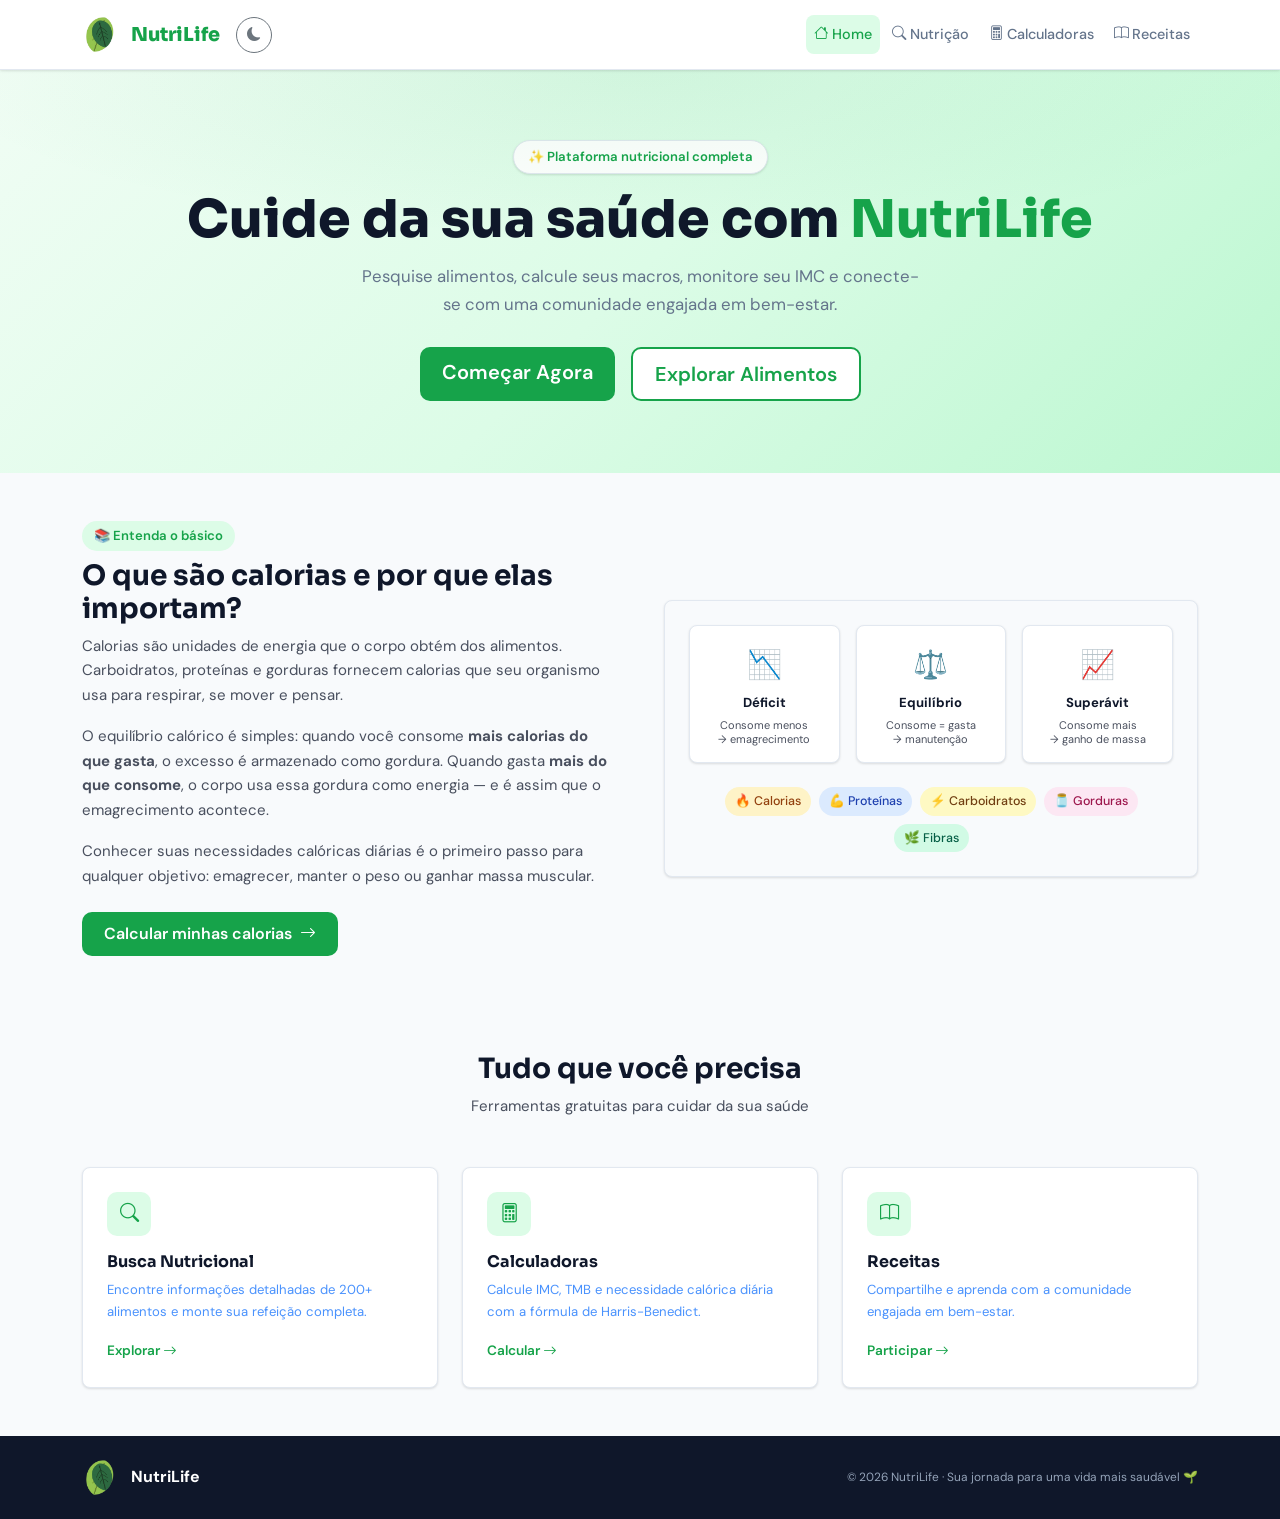
==== commit 92fea413: "Bugfix Modo escuro" ====
--- a/index.html
+++ b/index.html
@@ -8,21 +8,6 @@
   <link href="https://cdn.jsdelivr.net/npm/bootstrap-icons@1.11.3/font/bootstrap-icons.min.css" rel="stylesheet">
   <link rel="preconnect" href="https://fonts.googleapis.com">
   <link href="https://fonts.googleapis.com/css2?family=Sora:wght@400;500;600;700;800&family=DM+Sans:ital,wght@0,400;0,500;0,600;1,400&display=swap" rel="stylesheet">
-  <link rel="stylesheet" href="style.css">
-  
-  <script>
-    (function () {
-      const savedTheme = localStorage.getItem('nl-theme') || 'light';
-      document.documentElement.setAttribute('data-bs-theme', savedTheme);
-      // Como o body ainda não existe aqui, adicionamos um listener rápido para injetar a classe imediatamente
-      document.addEventListener("DOMContentLoaded", function() {
-        if (savedTheme === 'dark') {
-          document.body.classList.add('dark-mode');
-        }
-      });
-    })();
-  </script>
-
   <link rel="apple-touch-icon" sizes="57x57" href="assets/img/favicon/apple-icon-57x57.png">
   <link rel="apple-touch-icon" sizes="60x60" href="assets/img/favicon/apple-icon-60x60.png">
   <link rel="apple-touch-icon" sizes="72x72" href="assets/img/favicon/apple-icon-72x72.png">
@@ -42,13 +27,24 @@
   <meta name="theme-color" content="#ffffff">
   <link rel="stylesheet" href="style.css">
   <script>
-    (function () {
-      const savedTheme = localStorage.getItem('nl-theme') || 'light';
+  (function () {
+    const savedTheme = localStorage.getItem('nl-theme') || 'light';
+    document.documentElement.setAttribute('data-bs-theme', savedTheme);
+    
+    // Executa assim que o HTML estiver pronto na tela
+    document.addEventListener("DOMContentLoaded", function() {
+      const iconEl = document.querySelector('#btn-dark-mode i');
+      
       if (savedTheme === 'dark') {
-        document.documentElement.setAttribute('data-bs-theme', 'dark');
+        document.body.classList.add('dark-mode');
+        if (iconEl) iconEl.className = 'bi bi-sun-fill'; // Garante o Sol no Dark Mode
+      } else {
+        document.body.classList.remove('dark-mode');
+        if (iconEl) iconEl.className = 'bi bi-moon-fill'; // Garante a Lua no Light Mode
       }
-    })();
-  </script>
+    });
+  })();
+</script>
 </head>
 <body>
   
@@ -97,109 +93,111 @@
 
     </div>
   </nav>
-
-  <div style="padding-top: 72px;">
-
-    <section class="nl-hero">
-      <div class="container text-center">
-        <div class="nl-hero-badge mb-3">✨ Plataforma nutricional completa</div>
-        <h1 class="nl-display">Cuide da sua saúde com <span class="nl-green">NutriLife</span></h1>
-        <p class="nl-hero-sub mx-auto">Pesquise alimentos, calcule seus macros, monitore seu IMC e conecte-se com uma comunidade engajada em bem-estar.</p>
-        <div class="d-flex gap-3 justify-content-center flex-wrap px-2">
-          <a href="calculadoras.html" class="btn nl-btn-primary btn-lg">Começar Agora</a>
-          <a href="nutricao.html" class="btn nl-btn-outline btn-lg">Explorar Alimentos</a>
+    <main class="flex-grow-1" style="padding-top: 72px;">
+      <section class="nl-hero">
+        <div class="container text-center">
+          <div class="nl-hero-badge mb-3">✨ Plataforma nutricional completa</div>
+          <h1 class="nl-display">Cuide da sua saúde com <span class="nl-green">NutriLife</span></h1>
+          <p class="nl-hero-sub mx-auto">Pesquise alimentos, calcule seus macros, monitore seu IMC e conecte-se com uma comunidade engajada em bem-estar.</p>
+          <div class="d-flex gap-3 justify-content-center flex-wrap px-2">
+            <a href="calculadoras.html" class="btn nl-btn-primary btn-lg">Começar Agora</a>
+            <a href="nutricao.html" class="btn nl-btn-outline btn-lg">Explorar Alimentos</a>
+          </div>
         </div>
-      </div>
-    </section>
-
-    <section class="py-5">
-      <div class="container">
-        <div class="row align-items-center g-4 g-lg-5">
-          <div class="col-lg-6">
-            <span class="nl-section-tag">📚 Entenda o básico</span>
-            <h2 class="nl-h2 mt-2">O que são calorias e por que elas importam?</h2>
-            <p class="opacity-75">Calorias são unidades de energia que o corpo obtém dos alimentos. Carboidratos, proteínas e gorduras fornecem calorias que seu organismo usa para respirar, se mover e pensar.</p>
-            <p class="opacity-75">O equilíbrio calórico é simples: quando você consome <strong>mais calorias do que gasta</strong>, o excesso é armazenado como gordura. Quando gasta <strong>mais do que consome</strong>, o corpo usa essa gordura como energia — e é assim que o emagrecimento acontece.</p>
-            <p class="opacity-75">Conhecer suas necessidades calóricas diárias é o primeiro passo para qualquer objetivo: emagrecer, manter o peso ou ganhar massa muscular.</p>
-            <a href="calculadoras.html" class="btn nl-btn-primary mt-2">Calcular minhas calorias <i class="bi bi-arrow-right ms-1"></i></a>
-          </div>
-          
-          <div class="col-lg-6">
-            <div class="nl-calorie-card p-4 rounded-3">
-              <div class="row g-3 mb-3">
-                <div class="col-4">
-                  <div class="nl-bal-card text-center p-3 rounded-3 h-100 d-flex flex-column justify-content-center">
-                    <div class="fs-2">📉</div>
-                    <div class="fw-semibold small mt-1">Déficit</div>
-                    <div class="opacity-75" style="font-size:12px">Consome menos → emagrecimento</div>
+      </section>
+
+      <section class="py-5">
+        <div class="container">
+          <div class="row align-items-center g-4 g-lg-5">
+            <div class="col-lg-6">
+              <span class="nl-section-tag">📚 Entenda o básico</span>
+              <h2 class="nl-h2 mt-2">O que são calorias e por que elas importam?</h2>
+              <p class="opacity-75">Calorias são unidades de energia que o corpo obtém dos alimentos. Carboidratos, proteínas e gorduras fornecem calorias que seu organismo usa para respirar, se mover e pensar.</p>
+              <p class="opacity-75">O equilíbrio calórico é simples: quando você consome <strong>mais calorias do que gasta</strong>, o excesso é armazenado como gordura. Quando gasta <strong>mais do que consome</strong>, o corpo usa essa gordura como energia — e é assim que o emagrecimento acontece.</p>
+              <p class="opacity-75">Conhecer suas necessidades calóricas diárias é o primeiro passo para qualquer objetivo: emagrecer, manter o peso ou ganhar massa muscular.</p>
+              <a href="calculadoras.html" class="btn nl-btn-primary mt-2">Calcular minhas calorias <i class="bi bi-arrow-right ms-1"></i></a>
+            </div>
+            
+            <div class="col-lg-6">
+              <div class="nl-calorie-card p-4 rounded-3">
+                
+                <div class="row g-2 g-sm-3 mb-4 text-center">
+                  <div class="col-12 col-sm-4">
+                    <div class="nl-bal-card p-3 rounded-3 h-100 d-flex flex-column justify-content-center align-items-center">
+                      <div class="fs-3">📉</div>
+                      <div class="fw-bold small mt-1">Déficit</div>
+                      <div class="opacity-75 mt-1 nl-card-desc">Consome menos<br>→ emagrecimento</div>
+                    </div>
                   </div>
-                </div>
-                <div class="col-4">
-                  <div class="nl-bal-card text-center p-3 rounded-3 h-100 d-flex flex-column justify-content-center">
-                    <div class="fs-2">⚖️</div>
-                    <div class="fw-semibold small mt-1">Equilíbrio</div>
-                    <div class="opacity-75" style="font-size:12px">Consome = gasta → manutenção</div>
+                  <div class="col-12 col-sm-4">
+                    <div class="nl-bal-card p-3 rounded-3 h-100 d-flex flex-column justify-content-center align-items-center">
+                      <div class="fs-3">⚖️</div>
+                      <div class="fw-bold small mt-1">Equilíbrio</div>
+                      <div class="opacity-75 mt-1 nl-card-desc">Consome = gasta<br>→ manutenção</div>
+                    </div>
                   </div>
-                </div>
-                <div class="col-4">
-                  <div class="nl-bal-card text-center p-3 rounded-3 h-100 d-flex flex-column justify-content-center">
-                    <div class="fs-2">📈</div>
-                    <div class="fw-semibold small mt-1">Superávit</div>
-                    <div class="opacity-75" style="font-size:12px">Consome mais → ganho de massa</div>
+                  <div class="col-12 col-sm-4">
+                    <div class="nl-bal-card p-3 rounded-3 h-100 d-flex flex-column justify-content-center align-items-center">
+                      <div class="fs-3">📈</div>
+                      <div class="fw-bold small mt-1">Superávit</div>
+                      <div class="opacity-75 mt-1 nl-card-desc">Consome mais<br>→ ganho de massa</div>
+                    </div>
                   </div>
-                </div>
               </div>
-              <div class="d-flex flex-wrap gap-2 justify-content-center">
+              
+              <div class="d-flex flex-wrap gap-2 justify-content-center nl-tags-container">
                 <span class="nl-badge nl-badge-cal">🔥 Calorias</span>
                 <span class="nl-badge nl-badge-prot">💪 Proteínas</span>
                 <span class="nl-badge nl-badge-carb">⚡ Carboidratos</span>
                 <span class="nl-badge nl-badge-fat">🫙 Gorduras</span>
                 <span class="nl-badge nl-badge-fib">🌿 Fibras</span>
               </div>
-            </div>
+              
+            </div>
+          </div>
           </div>
         </div>
-      </div>
-    </section>
-
-    <section class="py-5 nl-bg">
-      <div class="container">
-        <h2 class="nl-h2 text-center mb-2">Tudo que você precisa</h2>
-        <p class="opacity-75 text-center mb-5">Ferramentas gratuitas para cuidar da sua saúde</p>
-        <div class="row g-4">
-          <div class="col-md-4">
-            <a href="nutricao.html" class="text-decoration-none">
-              <div class="nl-feat-card h-100 p-4 rounded-3">
-                <div class="nl-feat-icon mb-3"><i class="bi bi-search"></i></div>
-                <h5 class="nl-card-title">Busca Nutricional</h5>
-                <p class="opacity-75 small">Encontre informações detalhadas de 200+ alimentos e monte sua refeição completa.</p>
-                <span class="nl-feat-link">Explorar <i class="bi bi-arrow-right"></i></span>
-              </div>
-            </a>
-          </div>
-          <div class="col-md-4">
-            <a href="calculadoras.html" class="text-decoration-none">
-              <div class="nl-feat-card h-100 p-4 rounded-3">
-                <div class="nl-feat-icon mb-3"><i class="bi bi-calculator"></i></div>
-                <h5 class="nl-card-title">Calculadoras</h5>
-                <p class="opacity-75 small">Calcule IMC, TMB e necessidade calórica diária com a fórmula de Harris-Benedict.</p>
-                <span class="nl-feat-link">Calcular <i class="bi bi-arrow-right"></i></span>
-              </div>
-            </a>
-          </div>
-          <div class="col-md-4">
-            <a href="receitas.html" class="text-decoration-none">
-              <div class="nl-feat-card h-100 p-4 rounded-3">
-                <div class="nl-feat-icon mb-3"><i class="bi bi-book"></i></div>
-                <h5 class="nl-card-title">Receitas</h5>
-                <p class="opacity-75 small">Compartilhe e aprenda com a comunidade engajada em bem-estar.</p>
-                <span class="nl-feat-link">Participar <i class="bi bi-arrow-right"></i></span>
-              </div>
-            </a>
+      </section>
+
+      <section class="py-5 nl-bg">
+        <div class="container">
+          <h2 class="nl-h2 text-center mb-2">Tudo que você precisa</h2>
+          <p class="opacity-75 text-center mb-5">Ferramentas gratuitas para cuidar da sua saúde</p>
+          <div class="row g-4">
+            <div class="col-md-4">
+              <a href="nutricao.html" class="text-decoration-none">
+                <div class="nl-feat-card h-100 p-4 rounded-3">
+                  <div class="nl-feat-icon mb-3"><i class="bi bi-search"></i></div>
+                  <h5 class="nl-card-title">Busca Nutricional</h5>
+                  <p class="opacity-75 small">Encontre informações detalhadas de 200+ alimentos e monte sua refeição completa.</p>
+                  <span class="nl-feat-link">Explorar <i class="bi bi-arrow-right"></i></span>
+                </div>
+              </a>
+            </div>
+            <div class="col-md-4">
+              <a href="calculadoras.html" class="text-decoration-none">
+                <div class="nl-feat-card h-100 p-4 rounded-3">
+                  <div class="nl-feat-icon mb-3"><i class="bi bi-calculator"></i></div>
+                  <h5 class="nl-card-title">Calculadoras</h5>
+                  <p class="opacity-75 small">Calcule IMC, TMB e necessidade calórica diária com a fórmula de Harris-Benedict.</p>
+                  <span class="nl-feat-link">Calcular <i class="bi bi-arrow-right"></i></span>
+                </div>
+              </a>
+            </div>
+            <div class="col-md-4">
+              <a href="receitas.html" class="text-decoration-none">
+                <div class="nl-feat-card h-100 p-4 rounded-3">
+                  <div class="nl-feat-icon mb-3"><i class="bi bi-book"></i></div>
+                  <h5 class="nl-card-title">Receitas</h5>
+                  <p class="opacity-75 small">Compartilhe e aprenda com a comunidade engajada em bem-estar.</p>
+                  <span class="nl-feat-link">Participar <i class="bi bi-arrow-right"></i></span>
+                </div>
+              </a>
+            </div>
           </div>
         </div>
-      </div>
-    </section>
+      </section>
+    </main>
 
     <footer class="nl-footer py-4">
       <div class="container d-flex flex-wrap justify-content-between align-items-center gap-3">
--- a/style.css
+++ b/style.css
@@ -31,6 +31,20 @@
   background: var(--nl-bg);
   font-size: 15px;
   line-height: 1.65;
+  display: flex;
+  flex-direction: column;
+  min-height: 100vh;
+  margin: 0;
+}
+
+.flex-grow-1 {
+  flex-grow: 1;
+}
+
+/* Garante que o footer empurre a si mesmo para o final caso o conteúdo seja curto */
+.nl-footer {
+  margin-top: auto;
+  width: 100%;
 }
 
 /* ---------- TIPOGRAFIA ---------- */
@@ -73,6 +87,15 @@
   border-bottom: 1px solid var(--nl-border);
   box-shadow: var(--nl-shadow-sm);
   padding: 10px 0;
+  height: 70px !important;
+  display: flex;
+  align-items: center;
+}
+
+body > div[style*="padding-top"], 
+.nl-hero,
+div[style*="padding-top"] {
+  padding-top: 70px !important;
 }
 
 .nl-brand {
@@ -602,154 +625,7 @@
 /* ---------- CURSOR ---------- */
 .cursor-pointer { cursor: pointer; }
 
-/* ============================================================
-   RESPONSIVIDADE
-   ============================================================ */
-
-/* --- Tablets: 768px – 991px --- */
-@media (max-width: 991px) {
-
-  /* Painel de refeição deixa de ser sticky e vai abaixo da busca */
-  .nl-meal-panel {
-    position: static !important;
-  }
-
-  /* Hero menos padding */
-  .nl-hero {
-    padding: 90px 0 52px;
-  }
-
-  /* TMB result: setas viram linha separada */
-  #tmb-result .col-2 {
-    display: none;
-  }
-  #tmb-result .col-5 {
-    width: 50%;
-  }
-  .nl-navbar #btn-dark-mode {
-    order: 2; /* Faz o botão de tema se posicionar logo antes do hambúrguer */
-  }
-  .nl-navbar .navbar-toggler {
-    order: 3;
-  }
-}
-
-/* --- Mobile: até 767px --- */
-@media (max-width: 767px) {
-
-  /* Hero compacto */
-  .nl-hero {
-    padding: 80px 0 44px;
-    text-align: center;
-  }
-  .nl-hero-sub {
-    font-size: 0.95rem;
-  }
-  .nl-hero .d-flex {
-    justify-content: center;
-  }
-
-  /* Botões hero empilham */
-  .nl-hero .btn {
-    width: 100%;
-  }
-
-  /* Painel de refeição vira accordion no mobile */
-  .nl-meal-panel {
-    position: static !important;
-  }
-
-  /* Cards de macro — 2 colunas (já está no Bootstrap col-6) */
-
-  /* Food card: linha de adicionar empilha */
-  .nl-add-row {
-    flex-direction: column;
-    align-items: flex-start;
-  }
-  .nl-add-row .nl-btn-add {
-    width: 100%;
-  }
-  .nl-add-row input[type="number"] {
-    width: 100% !important;
-  }
-
-  /* Tags de macro — quebra em 2x2 */
-  .nl-food-card .row.g-2 .col-3 {
-    width: 50%;
-  }
-
-  /* Calculadoras: inputs full width */
-  #tab-imc .col-6,
-  #tab-tmb .col-6 {
-    width: 100%;
-  }
-
-  /* Goals TMB: empilham em coluna única */
-  #tmb-result .col-4 {
-    width: 100%;
-  }
-
-  /* IMC bar — texto menor */
-  .nl-imc-bar {
-    font-size: 0.55rem;
-  }
-  .nl-imc-seg small {
-    display: none;
-  }
-
-  /* Tabs: ocupam toda largura */
-  .nl-tabs {
-    gap: 2px;
-  }
-  .nl-tab {
-    font-size: 0.8rem;
-    padding: 8px 10px;
-  }
-
-  /* Página interna: padding-top menor */
-  .nl-page-content {
-    padding-top: calc(64px + 1rem) !important;
-  }
-
-  /* Número de resultado menor */
-  .nl-result-num {
-    font-size: 2.2rem;
-  }
-  .nl-result-num.small-result {
-    font-size: 1.6rem;
-  }
-
-  /* Receitas: form vai abaixo da lista */
-  #receitas-list + .col-lg-4 {
-    margin-top: 1rem;
-  }
-
-  /* Footer centraliza */
-  .nl-footer .container {
-    flex-direction: column;
-    text-align: center;
-  }
-}
-
-/* --- Telas muito pequenas: até 400px --- */
-@media (max-width: 400px) {
-  .nl-hero {
-    padding: 72px 0 36px;
-  }
-  .nl-display {
-    font-size: 1.5rem;
-  }
-  .nl-tab {
-    font-size: 0.75rem;
-    padding: 7px 8px;
-  }
-  .nl-goal-val {
-    font-size: 0.9rem;
-  }
-  .nl-kcal-total {
-    font-size: 1.2rem;
-  }
-}
+
 
 /* ---------- DARK MODE VARIABLES ---------- */
 body.dark-mode {
@@ -804,4 +680,223 @@
 body.dark-mode .nl-footer p, 
 body.dark-mode .nl-footer .opacity-75 {
   color: var(--nl-text-muted) !important;
-}+}
+
+/* Limita o tamanho da lista e cria a barra de rolagem interna confortável */
+.nl-scrollable-results {
+  max-height: 500px;
+  overflow-y: auto;
+  padding-right: 5px;
+}
+
+/* Customização sutil da barra de rolagem interna */
+.nl-scrollable-results::-webkit-scrollbar {
+  width: 6px;
+}
+.nl-scrollable-results::-webkit-scrollbar-thumb {
+  background-color: rgba(0, 0, 0, 0.1);
+  border-radius: 10px;
+}
+body.dark-mode .nl-scrollable-results::-webkit-scrollbar-thumb {
+  background-color: rgba(255, 255, 255, 0.1);
+}
+
+/* Controla a exibição das informações extras do card */
+.nl-food-details {
+  display: none; /* Escondido por padrão */
+}
+.nl-food-details.show {
+  display: flex !important; /* Exibe quando clicado */
+}
+
+/* Ajuste para o fundo do bloco de totais no dark mode */
+body.dark-mode .dark-inside-card {
+  background-color: #1e293b !important;
+  color: #f8fafc;
+}
+
+.nl-card-desc {
+  font-size: 11px;
+  line-height: 1.3;
+}
+
+
+/* ============================================================
+   RESPONSIVIDADE
+   ============================================================ */
+
+/* --- Tablets: 768px – 991px --- */
+@media (max-width: 991px) {
+
+  /* Painel de refeição deixa de ser sticky e vai abaixo da busca */
+  .nl-meal-panel {
+    position: static !important;
+  }
+
+  /* Hero menos padding */
+  .nl-hero {
+    padding: 90px 0 52px;
+  }
+
+  /* TMB result: setas viram linha separada */
+  #tmb-result .col-2 {
+    display: none;
+  }
+  #tmb-result .col-5 {
+    width: 50%;
+  }
+  .nl-navbar #btn-dark-mode {
+    order: 2; /* Faz o botão de tema se posicionar logo antes do hambúrguer */
+  }
+  .nl-navbar .navbar-toggler {
+    order: 3;
+  }
+}
+
+/* --- Mobile: até 767px --- */
+@media (max-width: 767px) {
+
+  /* Hero compacto */
+  .nl-hero {
+    padding: 80px 0 44px;
+    text-align: center;
+  }
+  .nl-hero-sub {
+    font-size: 0.95rem;
+  }
+  .nl-hero .d-flex {
+    justify-content: center;
+  }
+
+  /* Botões hero empilham */
+  .nl-hero .btn {
+    width: 100%;
+  }
+
+  /* Painel de refeição vira accordion no mobile */
+  .nl-meal-panel {
+    position: static !important;
+  }
+
+  /* Cards de macro — 2 colunas (já está no Bootstrap col-6) */
+
+  /* Food card: linha de adicionar empilha */
+  .nl-add-row {
+    flex-direction: column;
+    align-items: flex-start;
+  }
+  .nl-add-row .nl-btn-add {
+    width: 100%;
+  }
+  .nl-add-row input[type="number"] {
+    width: 100% !important;
+  }
+
+  /* Tags de macro — quebra em 2x2 */
+  .nl-food-card .row.g-2 .col-3 {
+    width: 50%;
+  }
+
+  /* Calculadoras: inputs full width */
+  #tab-imc .col-6,
+  #tab-tmb .col-6 {
+    width: 100%;
+  }
+
+  /* Goals TMB: empilham em coluna única */
+  #tmb-result .col-4 {
+    width: 100%;
+  }
+
+  /* IMC bar — texto menor */
+  .nl-imc-bar {
+    font-size: 0.55rem;
+  }
+  .nl-imc-seg small {
+    display: none;
+  }
+
+  /* Tabs: ocupam toda largura */
+  .nl-tabs {
+    gap: 2px;
+  }
+  .nl-tab {
+    font-size: 0.8rem;
+    padding: 8px 10px;
+  }
+
+  /* Página interna: padding-top menor */
+  .nl-page-content {
+    padding-top: calc(64px + 1rem) !important;
+  }
+
+  /* Número de resultado menor */
+  .nl-result-num {
+    font-size: 2.2rem;
+  }
+  .nl-result-num.small-result {
+    font-size: 1.6rem;
+  }
+
+  /* Receitas: form vai abaixo da lista */
+  #receitas-list + .col-lg-4 {
+    margin-top: 1rem;
+  }
+
+  /* Footer centraliza */
+  .nl-footer .container {
+    flex-direction: column;
+    text-align: center;
+  }
+}
+
+/* --- Telas muito pequenas: até 400px --- */
+@media (max-width: 400px) {
+  .nl-hero {
+    padding: 72px 0 36px;
+  }
+  .nl-display {
+    font-size: 1.5rem;
+  }
+  .nl-tab {
+    font-size: 0.75rem;
+    padding: 7px 8px;
+  }
+  .nl-goal-val {
+    font-size: 0.9rem;
+  }
+  .nl-kcal-total {
+    font-size: 1.2rem;
+  }
+}
+
+@media (max-width: 575.98px) {
+  /* Faz os 3 cards se empilharem ou adotarem um visual mais compacto */
+  .nl-bal-card {
+    padding: 12px !important;
+    flex-direction: row !important; /* Coloca o emoji ao lado do texto no mobile */
+    justify-content: flex-start !important;
+    gap: 12px;
+    text-align: left !important;
+  }
+  
+  .nl-bal-card .fs-3 {
+    font-size: 1.5rem !important;
+  }
+  
+  .nl-card-desc {
+    margin-top: 0 !important;
+    display: inline;
+  }
+  
+  /* Melhora o espaçamento das tags de macros embaixo */
+  .nl-tags-container {
+    gap: 6px !important;
+  }
+  
+  .nl-badge {
+    font-size: 11px !important;
+    padding: 6px 10px !important;
+  }
+}
+
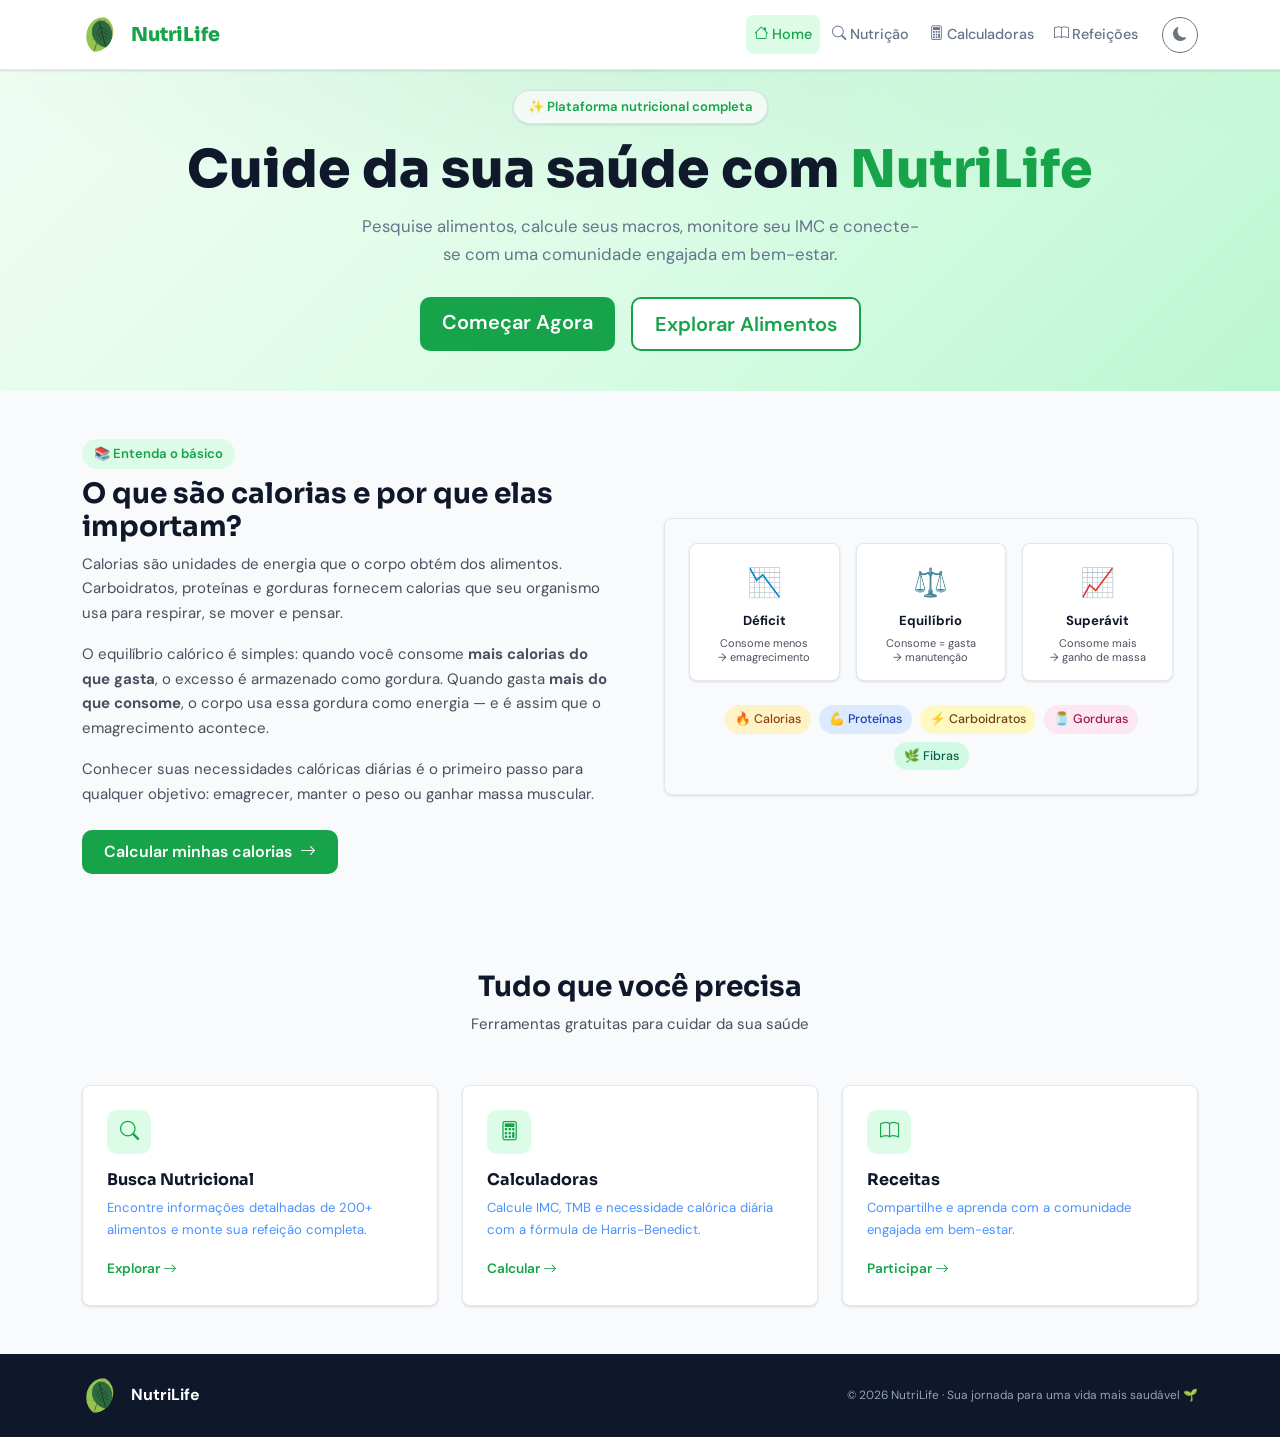
==== commit 51c9ee16: "Adição da página de refeições && Ajustes finais do menu mobile" ====
--- a/index.html
+++ b/index.html
@@ -47,52 +47,57 @@
 </script>
 </head>
 <body>
-  
   <nav class="navbar navbar-expand-lg nl-navbar fixed-top">
     <div class="container">
 
-      <a class="navbar-brand nl-brand" href="index.html">
-        <img src="assets/img/logo/logo.png" alt="NutriLife Logo" width="35" height="35" class="d-inline-block align-top me-2">
-        NutriLife
-      </a>
-
-      <button id="btn-dark-mode" class="btn btn-sm btn-outline-secondary rounded-circle" type="button" style="width: 36px; height: 36px; display: inline-flex; align-items: center; justify-content: center;" onclick="toggleDarkMode()">
+    <a class="navbar-brand nl-brand" href="index.html">
+      <img src="assets/img/logo/logo.png" alt="NutriLife Logo" width="35" height="35" class="d-inline-block align-top me-2">
+      NutriLife
+    </a>
+
+    <div class="d-flex align-items-center gap-2 ms-auto order-lg-last">
+      
+      <button id="btn-dark-mode" class="btn btn-sm btn-outline-secondary rounded-circle" type="button" 
+              style="width: 36px; height: 36px; display: inline-flex; align-items: center;justify-content: center;" 
+              onclick="toggleDarkMode()">
         <i class="bi bi-moon-fill"></i>
       </button>
 
       <button class="navbar-toggler" type="button"
               data-bs-toggle="collapse" data-bs-target="#navMenu"
-              aria-controls="navMenu" aria-expanded="false" aria-label="Abrir menu">
+              aria-controls="navMenu" aria-expanded="false" aria-label="Abrir menu" style="justify-content: center;">
         <span class="navbar-toggler-icon"></span>
       </button>
 
-      <div class="collapse navbar-collapse" id="navMenu">
-        <ul class="navbar-nav ms-auto gap-1 align-items-center">
-          <li class="nav-item">
-            <a class="nav-link nl-nav-btn active" href="index.html">
-              <i class="bi bi-house me-1"></i>Home
-            </a>
-          </li>
-          <li class="nav-item">
-            <a class="nav-link nl-nav-btn" href="nutricao.html">
-              <i class="bi bi-search me-1"></i>Nutrição
-            </a>
-          </li>
-          <li class="nav-item">
-            <a class="nav-link nl-nav-btn" href="calculadoras.html">
-              <i class="bi bi-calculator me-1"></i>Calculadoras
-            </a>
-          </li>
-          <li class="nav-item">
-            <a class="nav-link nl-nav-btn" href="receitas.html">
-              <i class="bi bi-book me-1"></i>Receitas
-            </a>
-          </li>
-        </ul>
-      </div>
-
     </div>
-  </nav>
+
+    <div class="collapse navbar-collapse" id="navMenu">
+      <ul class="navbar-nav ms-auto gap-1 align-items-center mt-3 mt-lg-0 me-lg-3">
+        <li class="nav-item">
+          <a class="nav-link nl-nav-btn active" href="index.html">
+            <i class="bi bi-house me-1"></i>Home
+          </a>
+        </li>
+        <li class="nav-item">
+          <a class="nav-link nl-nav-btn" href="nutricao.html">
+            <i class="bi bi-search me-1"></i>Nutrição
+          </a>
+        </li>
+        <li class="nav-item">
+          <a class="nav-link nl-nav-btn" href="calculadoras.html">
+            <i class="bi bi-calculator me-1"></i>Calculadoras
+          </a>
+        </li>
+        <li class="nav-item">
+          <a class="nav-link nl-nav-btn" href="refeicoes.html">
+            <i class="bi bi-book me-1"></i>Refeições
+          </a>
+        </li>
+      </ul>
+    </div>
+
+    </div>
+</nav>
     <main class="flex-grow-1" style="padding-top: 72px;">
       <section class="nl-hero">
         <div class="container text-center">
--- a/style.css
+++ b/style.css
@@ -95,7 +95,7 @@
 body > div[style*="padding-top"], 
 .nl-hero,
 div[style*="padding-top"] {
-  padding-top: 70px !important;
+  padding-top: 20px !important;
 }
 
 .nl-brand {
@@ -181,7 +181,7 @@
 /* ---------- HERO ---------- */
 .nl-hero {
   background: linear-gradient(135deg, #f0fdf4 0%, #dcfce7 50%, #bbf7d0 100%);
-  padding: 100px 0 72px;
+  padding: 40px 0;
   position: relative;
   overflow: hidden;
 }
@@ -701,6 +701,11 @@
   background-color: rgba(255, 255, 255, 0.1);
 }
 
+/* Deixa as descrições limpas no Dark Mode */
+body.dark-mode .placeholder-alimento {
+  color: var(--nl-text-muted) !important;
+}
+
 /* Controla a exibição das informações extras do card */
 .nl-food-details {
   display: none; /* Escondido por padrão */
@@ -720,11 +725,34 @@
   line-height: 1.3;
 }
 
+.fs-7 {
+  font-size: 0.825rem !important;
+}
+.nl-periodo-bloco {
+  border-left: 2px solid transparent;
+  transition: border-color 0.2s ease;
+}
 
 /* ============================================================
    RESPONSIVIDADE
    ============================================================ */
 
+@media (max-width: 991.98px) {
+    .navbar-collapse {
+    background-color: var(--nl-navbar-bg);
+    padding: 1rem;
+    border-radius: 0.5rem;
+    box-shadow: 0 4px 12px rgba(0, 0, 0, 0.15);
+    margin-top: 0.5rem; 
+    width: 100%;
+  }
+
+  /* O botão permanece no fluxo nativo do Bootstrap flexbox */
+  .navbar-toggler {
+    z-index: 1050;
+  }
+}
+
 /* --- Tablets: 768px – 991px --- */
 @media (max-width: 991px) {
 
@@ -735,7 +763,7 @@
 
   /* Hero menos padding */
   .nl-hero {
-    padding: 90px 0 52px;
+    padding: 90px 0;
   }
 
   /* TMB result: setas viram linha separada */
@@ -900,3 +928,4 @@
   }
 }
 
+
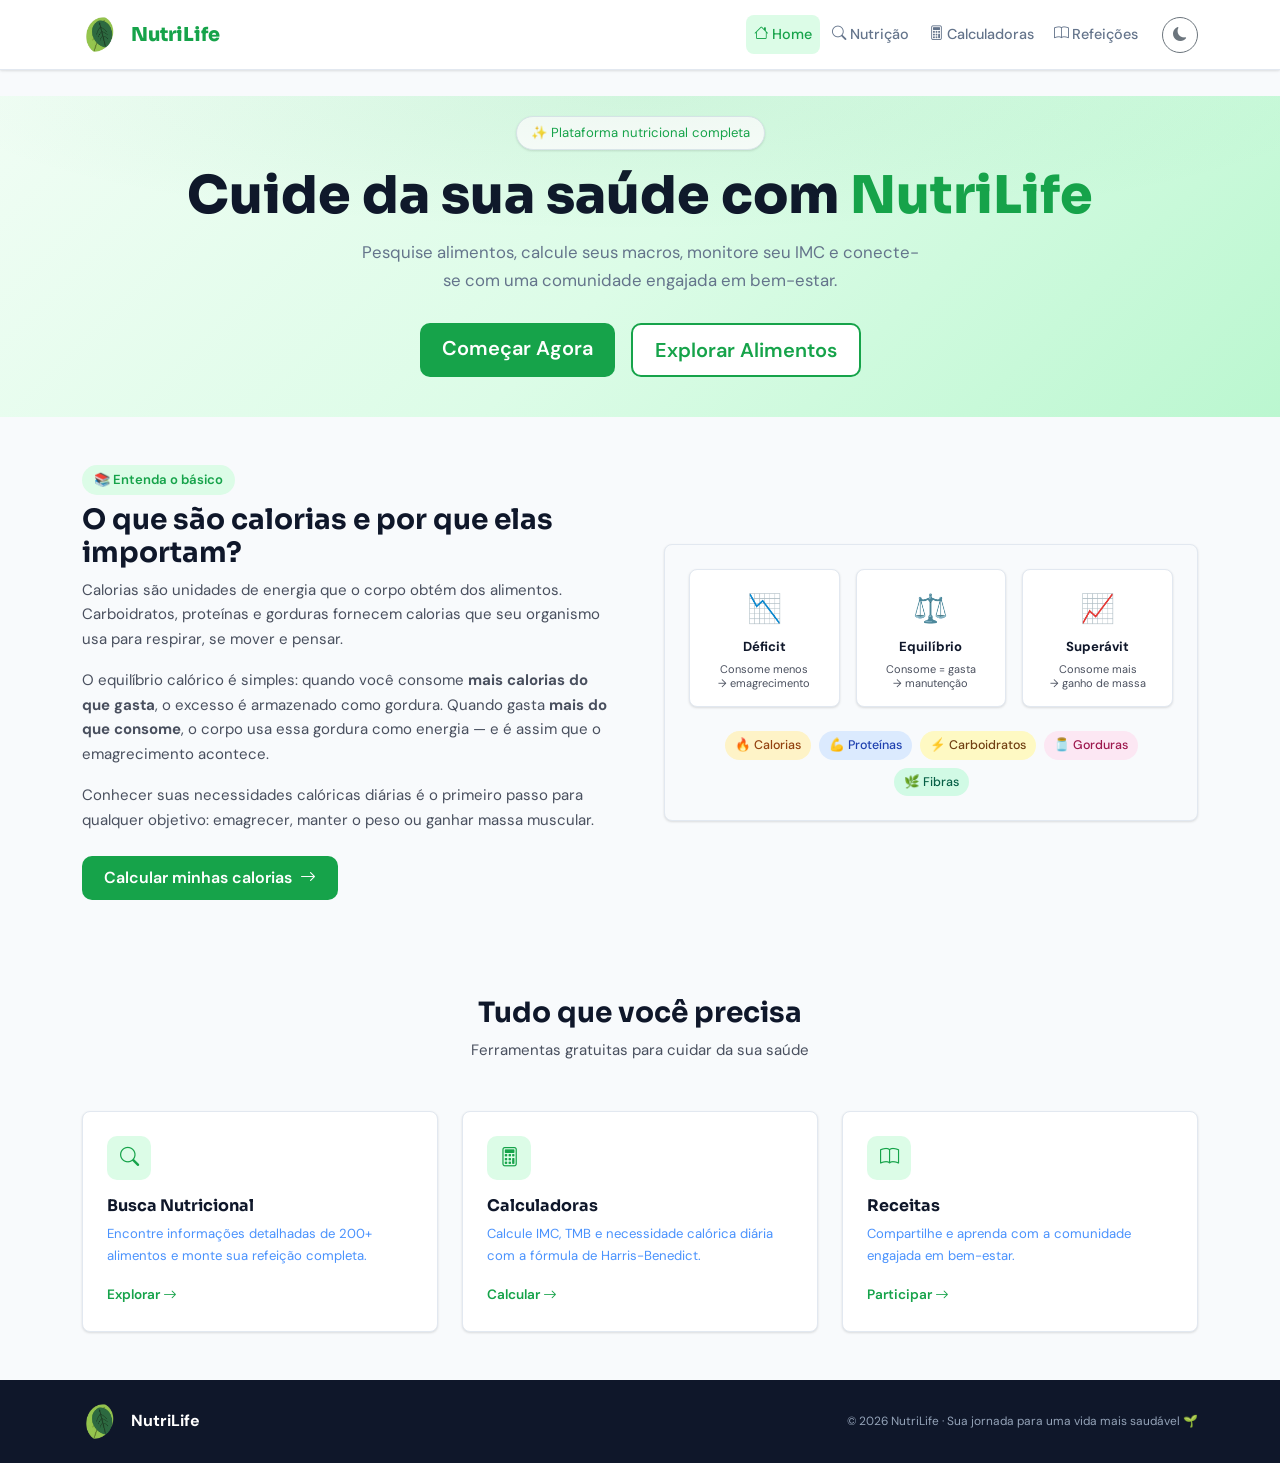
==== commit acd85965: "Adicionada página de Refeições e ajustes de integração" ====
--- a/index.html
+++ b/index.html
@@ -98,7 +98,7 @@
 
     </div>
 </nav>
-    <main class="flex-grow-1" style="padding-top: 72px;">
+    <main class="flex-grow-1 topMainPages">
       <section class="nl-hero">
         <div class="container text-center">
           <div class="nl-hero-badge mb-3">✨ Plataforma nutricional completa</div>
@@ -216,19 +216,5 @@
   <script src="https://cdn.jsdelivr.net/npm/bootstrap@5.3.3/dist/js/bootstrap.bundle.min.js"></script>
   <script src="data.js"></script>
   <script src="app.js"></script>
-  
-  <script>
-  // Ajusta padding-top do conteúdo conforme altura real da navbar
-  function ajustarPaddingNavbar() {
-    var nav = document.querySelector('.nl-navbar');
-    var wrap = document.querySelector('[style*="padding-top"]');
-    if (nav && wrap) wrap.style.paddingTop = nav.offsetHeight + 'px';
-  }
-    ajustarPaddingNavbar();
-    window.addEventListener('resize', ajustarPaddingNavbar);
-    document.querySelector('[data-bs-toggle="collapse"]')?.addEventListener('click', function() {
-      setTimeout(ajustarPaddingNavbar, 350);
-    });
-  </script>
 </body>
 </html>
--- a/style.css
+++ b/style.css
@@ -178,6 +178,10 @@
   color: var(--nl-green) !important;
 }
 
+.topMainPages {
+  padding-top: calc(72px + 1.5rem) !important;
+}
+
 /* ---------- HERO ---------- */
 .nl-hero {
   background: linear-gradient(135deg, #f0fdf4 0%, #dcfce7 50%, #bbf7d0 100%);
@@ -199,7 +203,7 @@
   border: 1px solid var(--nl-border);
   color: var(--nl-green);
   font-size: 0.82rem;
-  font-weight: 600;
+  font-weight: 600px;
   padding: 5px 14px;
   border-radius: 100px;
   box-shadow: var(--nl-shadow-sm);
@@ -733,6 +737,12 @@
   transition: border-color 0.2s ease;
 }
 
+#btn-dark-mode {
+  display: inline-flex; 
+  align-items: center;
+  justify-content: center;
+}
+
 /* ============================================================
    RESPONSIVIDADE
    ============================================================ */
@@ -743,7 +753,7 @@
     padding: 1rem;
     border-radius: 0.5rem;
     box-shadow: 0 4px 12px rgba(0, 0, 0, 0.15);
-    margin-top: 0.5rem; 
+    margin-top: .5rem; 
     width: 100%;
   }
 
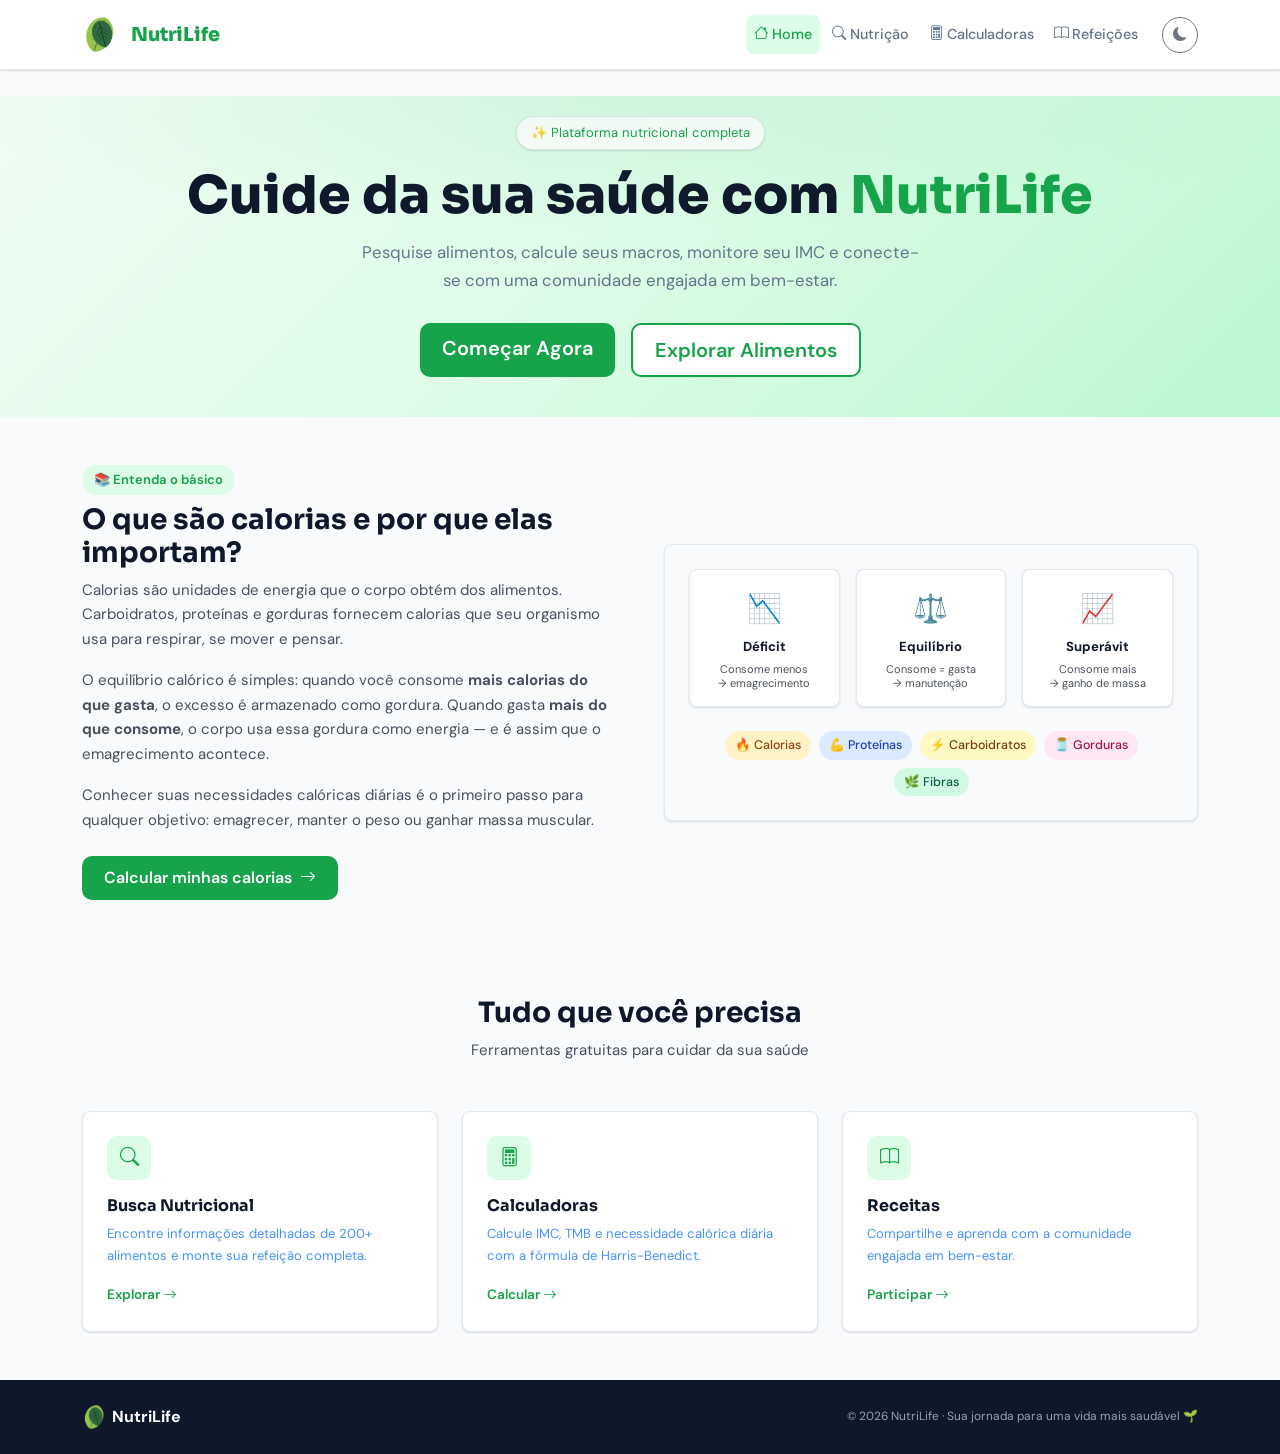
==== commit e206b829: "Ajustes visuais nos botões" ====
--- a/index.html
+++ b/index.html
@@ -206,7 +206,10 @@
 
     <footer class="nl-footer py-4">
       <div class="container d-flex flex-wrap justify-content-between align-items-center gap-3">
-        <div class="nl-footer-brand"><img src="assets/img/logo/logo.png" alt="NutriLife Logo" width="35" height="35" class="d-inline-block align-top me-2"> <strong>NutriLife</strong></div>
+        <div class="nl-footer-brand">
+        <img src="assets/img/logo/logo.png" alt="NutriLife" width="24" height="24">
+        <strong>NutriLife</strong>
+      </div>
         <p class="mb-0 small">© 2026 NutriLife · Sua jornada para uma vida mais saudável 🌱</p>
       </div>
     </footer>
--- a/style.css
+++ b/style.css
@@ -17,6 +17,7 @@
   --nl-border:       #e2e8f0;
   --nl-text:         #0f172a;
   --nl-text-muted:   #64748b;
+  --nl-color-car:    #88E788;
   --nl-navbar-bg:    #ffffff;
   --nl-badge-bg:     var(--nl-green-light);
   --nl-shadow-sm:    0 1px 3px rgba(0,0,0,.08), 0 1px 2px rgba(0,0,0,.05);
@@ -334,21 +335,19 @@
 }
 
 .nl-btn-ghost {
-  background: var(--nl-bg);
-  color: var(--nl-text-muted) !important;
-  border: 1.5px solid var(--nl-border);
+  color: #ef4444;
+  border: 1.5px solid #ef4444;;
   border-radius: 10px;
   font-weight: 500;
   padding: 9px 20px;
   transition: background .15s;
 }
 .nl-btn-ghost:hover {
-  background: #f1f5f9;
+  background: #ef4444;
   color: var(--nl-text) !important;
 }
 
 .nl-btn-add {
-  background: var(--nl-green-light);
   color: var(--nl-green);
   border: 1.5px solid var(--nl-green);
   border-radius: 8px;
@@ -358,15 +357,15 @@
   white-space: nowrap;
   transition: background .15s;
 }
-.nl-btn-add:hover { background: #bbf7d0; }
+.nl-btn-add:hover { background: var(--nl-green); }
 
 .nl-btn-remove {
   color: #ef4444;
-  background: #fee2e2;
-  border: none;
-  border-radius: 6px;
+  border: 1.5px solid #ef4444;
+  border-radius: 8px;
   width: 28px;
   height: 28px;
+  white-space: nowrap;
   display: flex;
   align-items: center;
   justify-content: center;
@@ -375,7 +374,7 @@
   flex-shrink: 0;
   transition: background .15s;
 }
-.nl-btn-remove:hover { background: #fecaca; }
+.nl-btn-remove:hover { background: #ef4444; }
 
 /* ---------- INPUT ---------- */
 .nl-input {
@@ -405,6 +404,13 @@
   letter-spacing: .04em;
 }
 
+#textAdd {
+  font-family: 'Sora', sans-serif;
+  font-weight: 900; 
+  font-size: 0.75rem;
+  color: var(--nl-text);
+}
+
 /* ---------- BUSCA: cards de alimentos ---------- */
 .nl-food-card {
   background: var(--nl-bg-card);
@@ -416,7 +422,7 @@
 
 .nl-food-name { font-weight: 700; font-size: 1rem; color: var(--nl-text); }
 .nl-food-kcal { font-family: 'Sora', sans-serif; font-weight: 700; color: var(--nl-green); font-size: 1.05rem; white-space: nowrap; }
-.nl-food-cat  { font-size: 0.75rem; font-weight: 500; background: var(--nl-badge-bg); color: var(--nl-green); border-radius: 100px; padding: 2px 9px; }
+.nl-food-cat  { font-size: 0.75rem; font-weight: 500; background: #16a34a; border-radius: 100px; padding: 2px 9px; }
 
 .nl-macro-tag {
   display: inline-block;
@@ -429,7 +435,7 @@
 .nl-prot-tag { background: #dbeafe; color: #1e40af; }
 .nl-carb-tag { background: #fef9c3; color: #713f12; }
 .nl-fat-tag  { background: #fce7f3; color: #9d174d; }
-.nl-fib-tag  { background: var(--nl-badge-bg); color: #065f46; }
+.nl-fib-tag  { background: #8bffde; color: #047526; }
 
 /* Linha de adicionar ao carrinho — responsiva */
 .nl-add-row {
@@ -528,12 +534,12 @@
 
 .nl-result-num {
   font-family: 'Sora', sans-serif;
-  font-size: 2.8rem;
+  font-size: 2.0rem;
   font-weight: 800;
   color: var(--nl-green);
   line-height: 1;
 }
-.nl-result-num.small-result { font-size: 2rem; }
+.nl-result-num.small-result { font-size: 1.3rem; }
 .nl-result-label { font-size: 0.85rem; color: var(--nl-text-muted); margin-top: 4px; }
 
 /* ---------- IMC BAR ---------- */
@@ -556,8 +562,23 @@
 }
 
 /* ---------- IMC TABLE ---------- */
-.nl-imc-table { font-size: 0.85rem; }
-.nl-imc-table th { font-weight: 700; font-size: 0.8rem; color: var(--nl-text-muted); text-transform: uppercase; letter-spacing: .04em; }
+.nl-imc-table { 
+  font-size: 0.85rem;
+  --bs-table-bg: transparent; /* Força o Bootstrap a deixar o fundo transparente */
+  border-color: rgba(255, 255, 255, 0.1); /* Deixa as linhas divisórias sutis */
+}
+.nl-imc-table th { 
+  font-weight: 700; 
+  font-size: 0.8rem; 
+  color: var(--nl-text-muted); 
+  text-transform: uppercase; 
+  letter-spacing: .04em;
+  --bs-table-bg: transparent;
+}
+
+.nl-imc-table td {
+  --bs-table-bg: transparent; /* Garante que nenhuma célula crie um fundo cinza/branco sozinho */
+}
 .c-blue    { color: #3b82f6; font-weight: 600; }
 .c-green   { color: #16a34a; font-weight: 600; }
 .c-yellow  { color: #ca8a04; font-weight: 600; }
@@ -640,6 +661,7 @@
   --nl-text-muted:   #94a3b8; /* Texto secundário claro */
   --nl-navbar-bg:    #1e293b; /* Navbar escura */
   --nl-badge-bg:     #14532d; 
+  --nl-color-car:    #88E788;
 }
 
 /* Garante transições suaves ao alternar o tema */
@@ -652,7 +674,7 @@
 body.dark-mode select, 
 body.dark-mode textarea {
   background-color: #1e293b;
-  color: #f8fafc;
+  color: #fcf8f8;
   border-color: #334155;
 }
 
@@ -675,7 +697,7 @@
 }
 
 body.dark-mode .nl-footer {
-  background-color: var(--nl-bg-card) !important; /* Adota o fundo escuro do card ou --nl-bg se preferir */
+  background-color: var(--nl-bg-card); /* Adota o fundo escuro do card ou --nl-bg se preferir */
   color: var(--nl-text) !important;              /* Garante que o texto fique claro */
   border-top: 1px solid var(--nl-border);        /* Opcional: adiciona uma linha sutil divisória */
 }
@@ -746,6 +768,13 @@
 /* ============================================================
    RESPONSIVIDADE
    ============================================================ */
+
+@media print {
+  .nl-card {
+    page-break-inside: avoid;
+    break-inside: avoid;
+  }
+}
 
 @media (max-width: 991.98px) {
     .navbar-collapse {
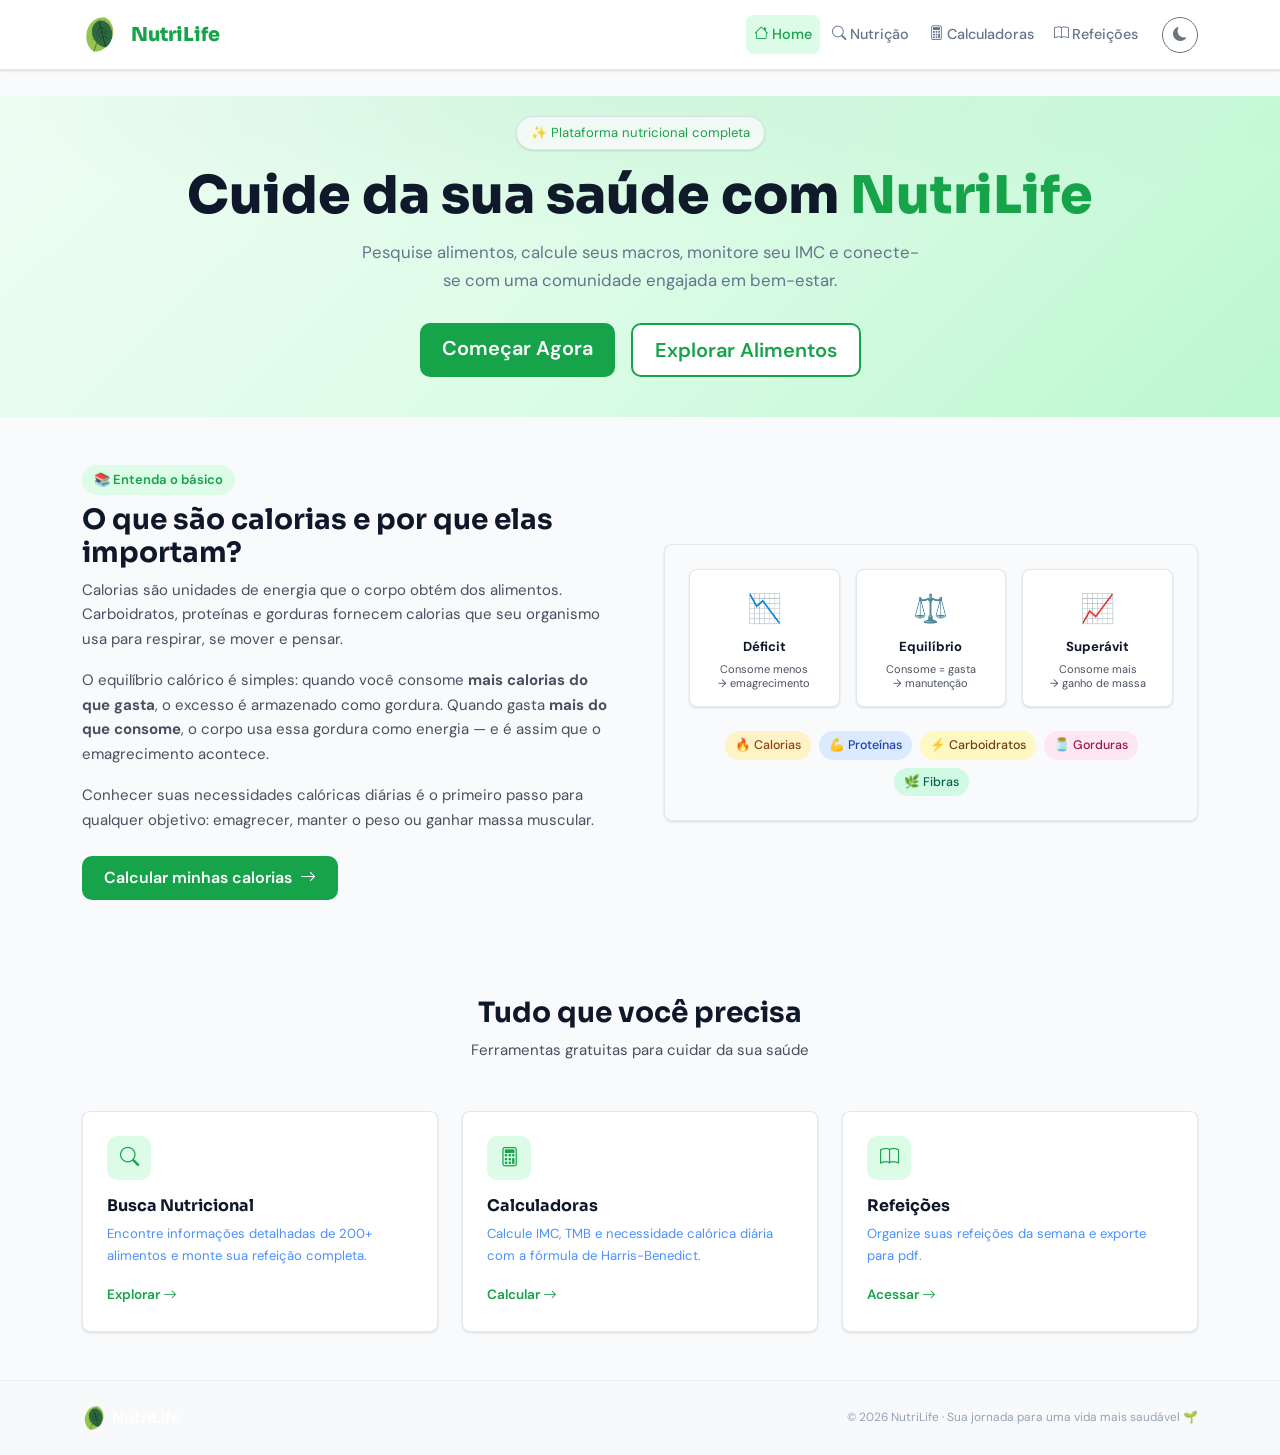
==== commit 820d9730: "Ajuste responsividade tela de nutrição" ====
--- a/index.html
+++ b/index.html
@@ -193,9 +193,9 @@
               <a href="receitas.html" class="text-decoration-none">
                 <div class="nl-feat-card h-100 p-4 rounded-3">
                   <div class="nl-feat-icon mb-3"><i class="bi bi-book"></i></div>
-                  <h5 class="nl-card-title">Receitas</h5>
-                  <p class="opacity-75 small">Compartilhe e aprenda com a comunidade engajada em bem-estar.</p>
-                  <span class="nl-feat-link">Participar <i class="bi bi-arrow-right"></i></span>
+                  <h5 class="nl-card-title">Refeições</h5>
+                  <p class="opacity-75 small">Organize suas refeições da semana e exporte para pdf.</p>
+                  <span class="nl-feat-link">Acessar <i class="bi bi-arrow-right"></i></span>
                 </div>
               </a>
             </div>
@@ -204,7 +204,7 @@
       </section>
     </main>
 
-    <footer class="nl-footer py-4">
+    <footer class="nl-footer py-4 bg-body-tertiary border-top border-translucent">
       <div class="container d-flex flex-wrap justify-content-between align-items-center gap-3">
         <div class="nl-footer-brand">
         <img src="assets/img/logo/logo.png" alt="NutriLife" width="24" height="24">
--- a/style.css
+++ b/style.css
@@ -751,8 +751,28 @@
   line-height: 1.3;
 }
 
-.fs-7 {
-  font-size: 0.825rem !important;
+/* Customizações para a hierarquia de refeições */
+.fs-7 { font-size: 0.85rem !important; }
+.fs-8 { font-size: 0.75rem !important; }
+.tracking-wide { letter-spacing: 0.05em; }
+
+/* Estilização da borda lateral da sub-refeição */
+.sub-refeicao-item {
+  transition: all 0.2s ease;
+}
+
+/* Deixa as linhas divisórias bem suaves no Dark Mode e Light Mode */
+.border-translucent {
+  border-color: rgba(0, 0, 0, 0.05) !important;
+}
+body.dark-mode .border-translucent {
+  border-color: rgba(255, 255, 255, 0.07) !important;
+}
+
+/* Ajuste do botão de colapso para girar a setinha quando aberto */
+button[aria-expanded="true"] i {
+  transform: rotate(180deg);
+  display: inline-block;
 }
 .nl-periodo-bloco {
   border-left: 2px solid transparent;
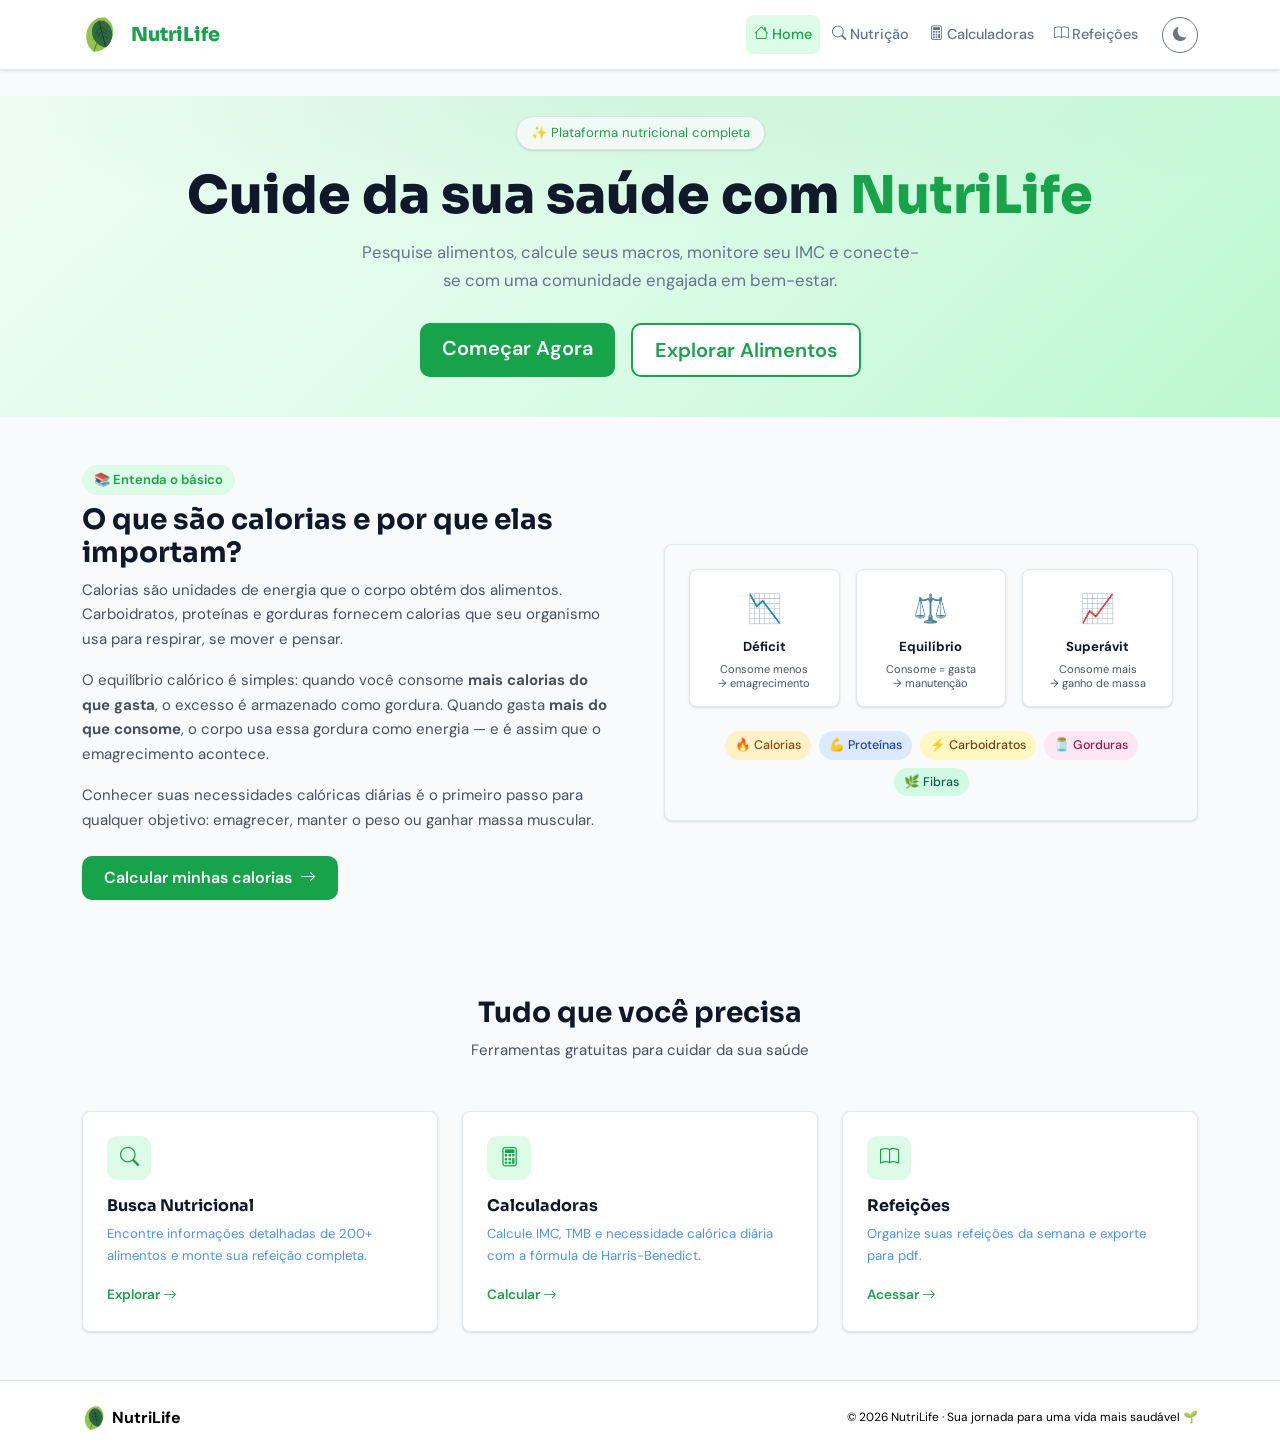
==== commit 837764a5: "Termino de Projeto base." ====
--- a/index.html
+++ b/index.html
@@ -204,7 +204,7 @@
       </section>
     </main>
 
-    <footer class="nl-footer py-4 bg-body-tertiary border-top border-translucent">
+    <footer class="nl-footer py-4 border-top">
       <div class="container d-flex flex-wrap justify-content-between align-items-center gap-3">
         <div class="nl-footer-brand">
         <img src="assets/img/logo/logo.png" alt="NutriLife" width="24" height="24">
--- a/style.css
+++ b/style.css
@@ -19,6 +19,7 @@
   --nl-text-muted:   #64748b;
   --nl-color-car:    #88E788;
   --nl-navbar-bg:    #ffffff;
+  --nl-footer-bg:    #ffffff;
   --nl-badge-bg:     var(--nl-green-light);
   --nl-shadow-sm:    0 1px 3px rgba(0,0,0,.08), 0 1px 2px rgba(0,0,0,.05);
   --nl-shadow-md:    0 4px 16px rgba(0,0,0,.10);
@@ -632,7 +633,7 @@
   border: 1px solid #86efac;
   color: #15803d;
   font-weight: 600;
-  font-size: 0.88rem;
+  font-size: 0.92rem;
   padding: 10px 14px;
   border-radius: 8px;
   text-align: center;
@@ -640,12 +641,11 @@
 
 /* ---------- FOOTER ---------- */
 .nl-footer {
-  background: var(--nl-text);
-  color: #94a3b8;
+  background: var(--nl-navbar-bg);;
+  color: #000000;
   font-size: 0.85rem;
 }
-.nl-footer-brand { color: #fff; font-size: 1rem; display: flex; align-items: center; gap: 6px; }
-.nl-footer strong { color: #fff; }
+.nl-footer-brand {font-size: 1rem; display: flex; align-items: center; gap: 6px; }
 
 /* ---------- CURSOR ---------- */
 .cursor-pointer { cursor: pointer; }
@@ -659,7 +659,8 @@
   --nl-border:       #334155; /* Bordas mais escuras */
   --nl-text:         #f8fafc; /* Texto claro */
   --nl-text-muted:   #94a3b8; /* Texto secundário claro */
-  --nl-navbar-bg:    #1e293b; /* Navbar escura */
+  --nl-navbar-bg:    #1e293b; 
+  --nl-footer-bg:    #1e293b;
   --nl-badge-bg:     #14532d; 
   --nl-color-car:    #88E788;
 }
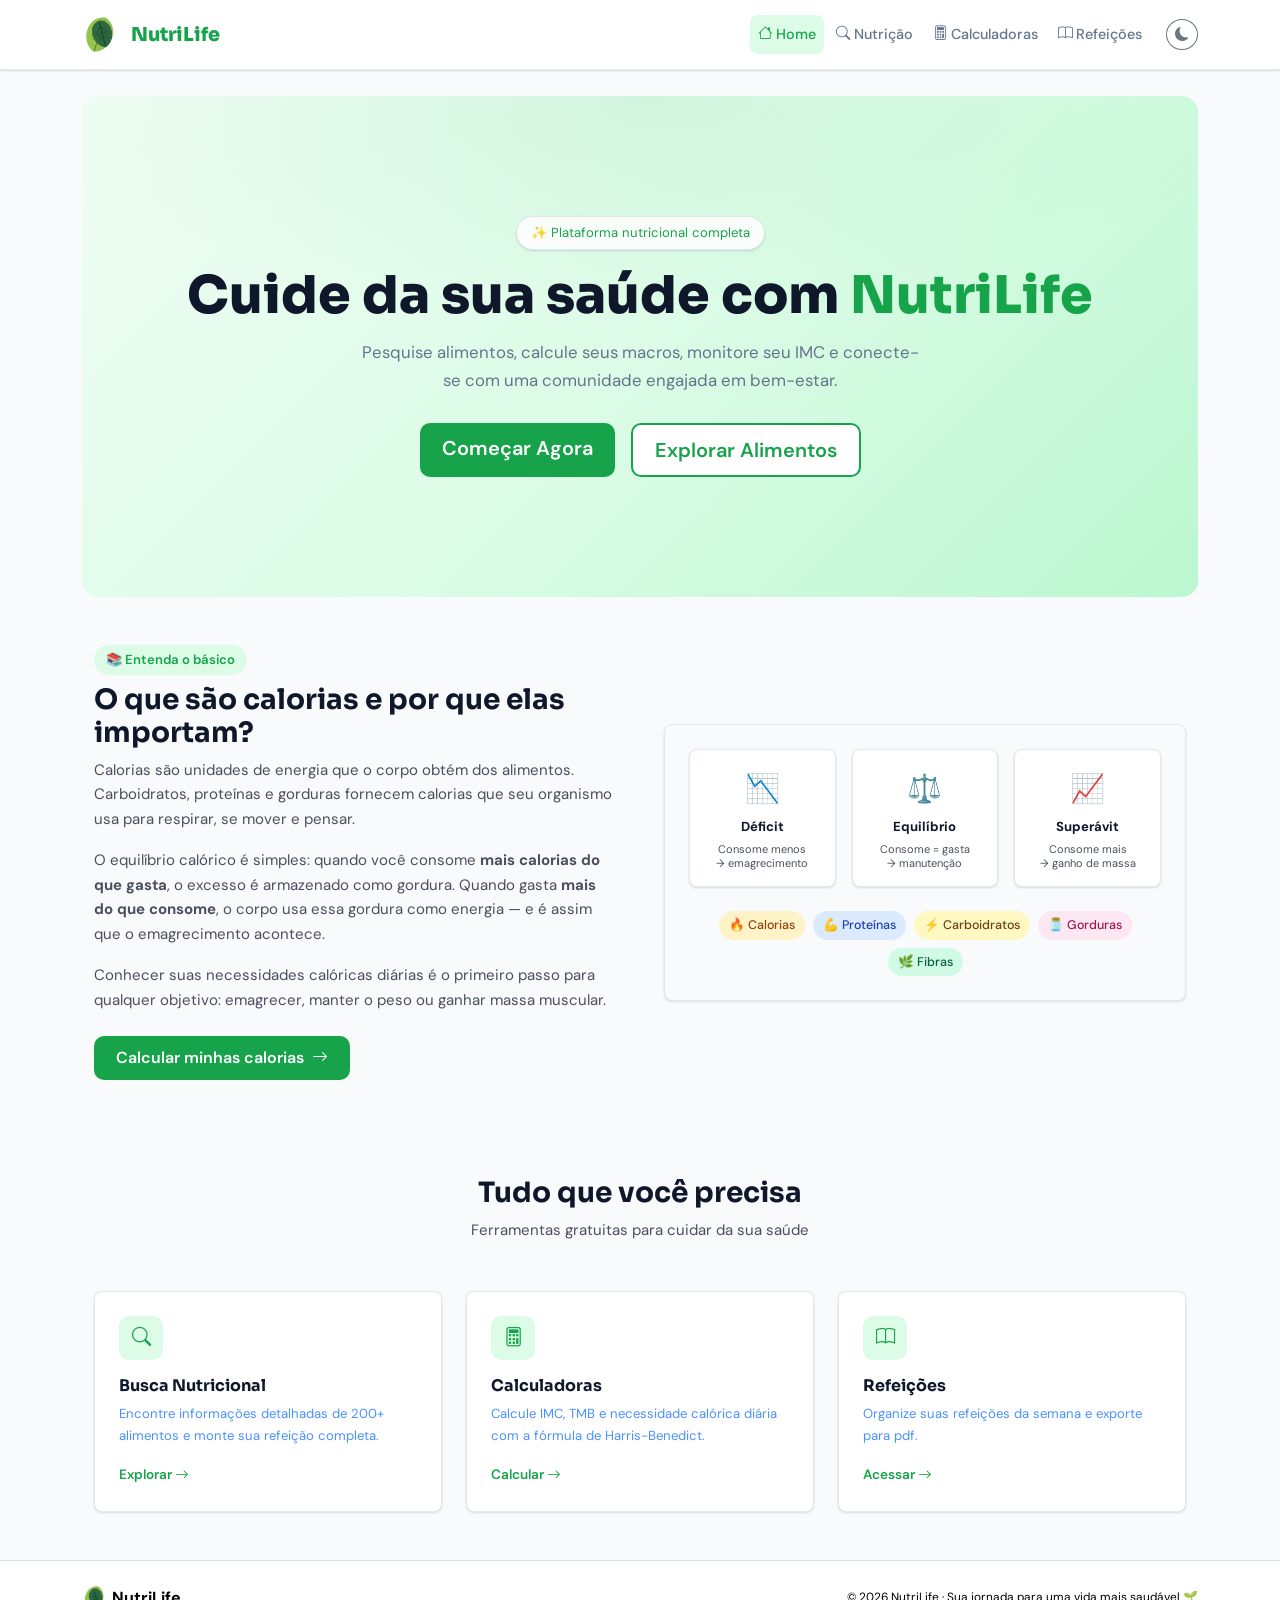
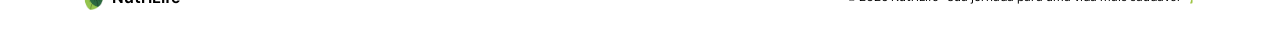
==== commit 54ecfb5b: "Ajustes visuais" ====
--- a/index.html
+++ b/index.html
@@ -58,7 +58,6 @@
     <div class="d-flex align-items-center gap-2 ms-auto order-lg-last">
       
       <button id="btn-dark-mode" class="btn btn-sm btn-outline-secondary rounded-circle" type="button" 
-              style="width: 36px; height: 36px; display: inline-flex; align-items: center;justify-content: center;" 
               onclick="toggleDarkMode()">
         <i class="bi bi-moon-fill"></i>
       </button>
@@ -98,15 +97,15 @@
 
     </div>
 </nav>
-    <main class="flex-grow-1 topMainPages">
-      <section class="nl-hero">
+    <main class="flex-grow-1 container topMainPages">
+      <section class="nl-hero rounded-4">
         <div class="container text-center">
           <div class="nl-hero-badge mb-3">✨ Plataforma nutricional completa</div>
           <h1 class="nl-display">Cuide da sua saúde com <span class="nl-green">NutriLife</span></h1>
           <p class="nl-hero-sub mx-auto">Pesquise alimentos, calcule seus macros, monitore seu IMC e conecte-se com uma comunidade engajada em bem-estar.</p>
           <div class="d-flex gap-3 justify-content-center flex-wrap px-2">
-            <a href="calculadoras.html" class="btn nl-btn-primary btn-lg">Começar Agora</a>
-            <a href="nutricao.html" class="btn nl-btn-outline btn-lg">Explorar Alimentos</a>
+            <a href="calculadoras.html" class="btn nl-btn-primary btn-lg" style="position: relative; z-index: 9999;">Começar Agora</a>
+            <a href="nutricao.html" class="btn nl-btn-outline btn-lg" style="position: relative; z-index: 9999;">Explorar Alimentos</a>
           </div>
         </div>
       </section>
@@ -190,7 +189,7 @@
               </a>
             </div>
             <div class="col-md-4">
-              <a href="receitas.html" class="text-decoration-none">
+              <a href="refeicoes.html" class="text-decoration-none">
                 <div class="nl-feat-card h-100 p-4 rounded-3">
                   <div class="nl-feat-icon mb-3"><i class="bi bi-book"></i></div>
                   <h5 class="nl-card-title">Refeições</h5>
--- a/style.css
+++ b/style.css
@@ -94,11 +94,6 @@
   align-items: center;
 }
 
-body > div[style*="padding-top"], 
-.nl-hero,
-div[style*="padding-top"] {
-  padding-top: 20px !important;
-}
 
 .nl-brand {
   font-family: 'Sora', sans-serif;
@@ -187,7 +182,7 @@
 /* ---------- HERO ---------- */
 .nl-hero {
   background: linear-gradient(135deg, #f0fdf4 0%, #dcfce7 50%, #bbf7d0 100%);
-  padding: 40px 0;
+  padding: 120px 60px;
   position: relative;
   overflow: hidden;
 }
@@ -332,7 +327,8 @@
   transition: background .2s;
 }
 .nl-btn-outline:hover {
-  background: var(--nl-green-light);
+  background: #e5ffe4;
+  border: 2px solid var(--nl-green);
 }
 
 .nl-btn-ghost {
